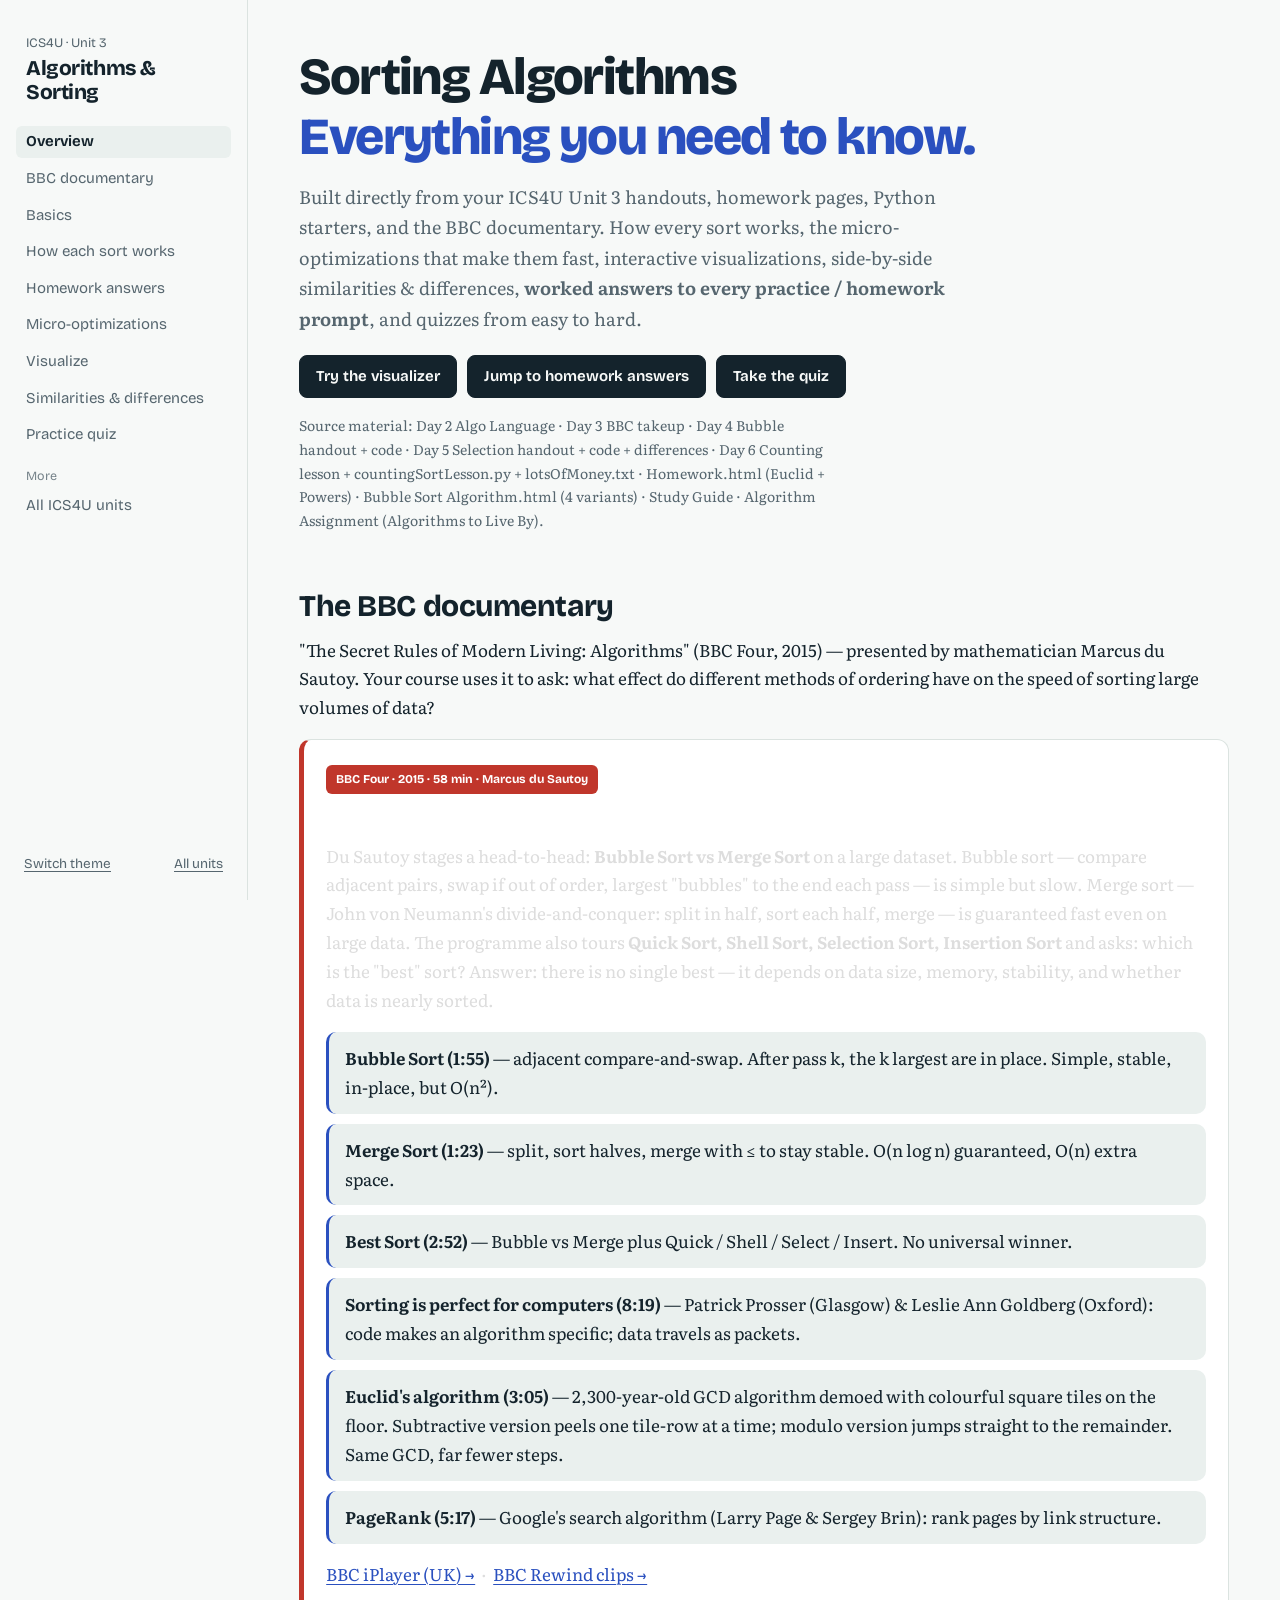
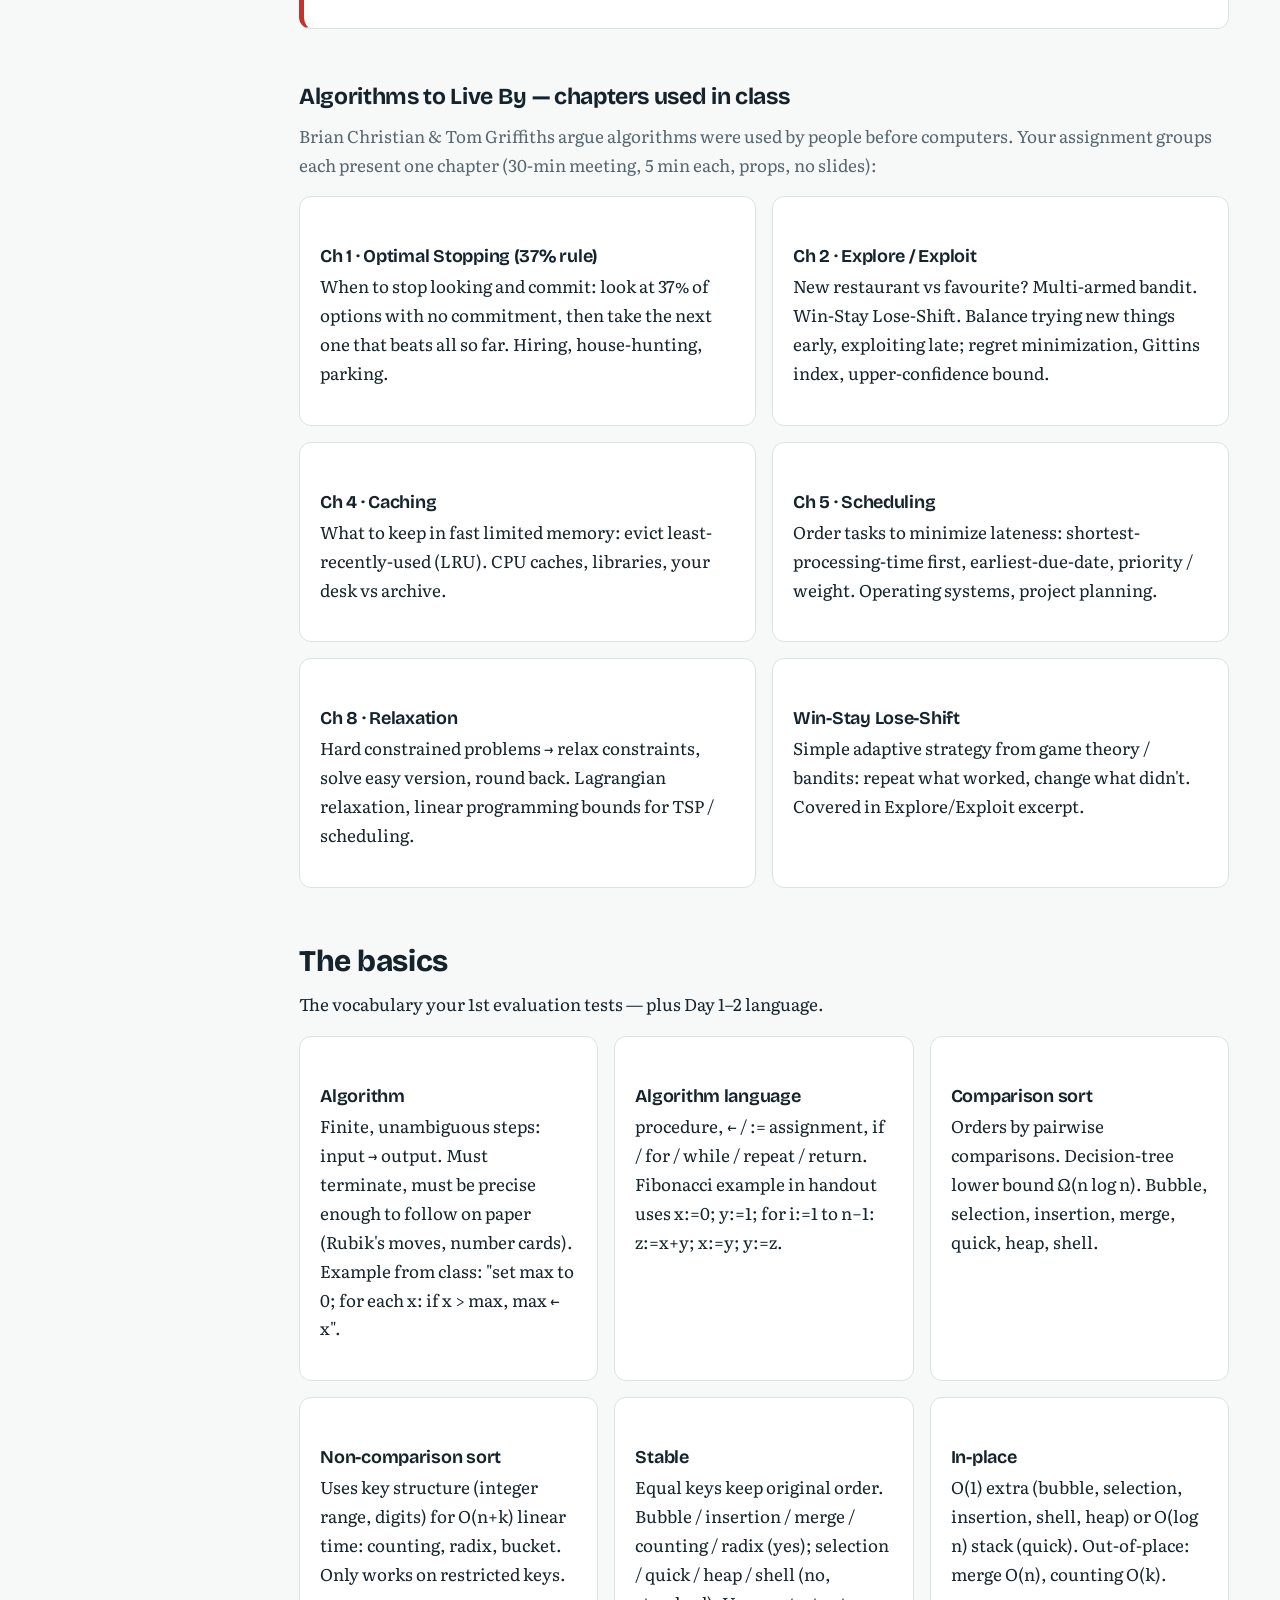
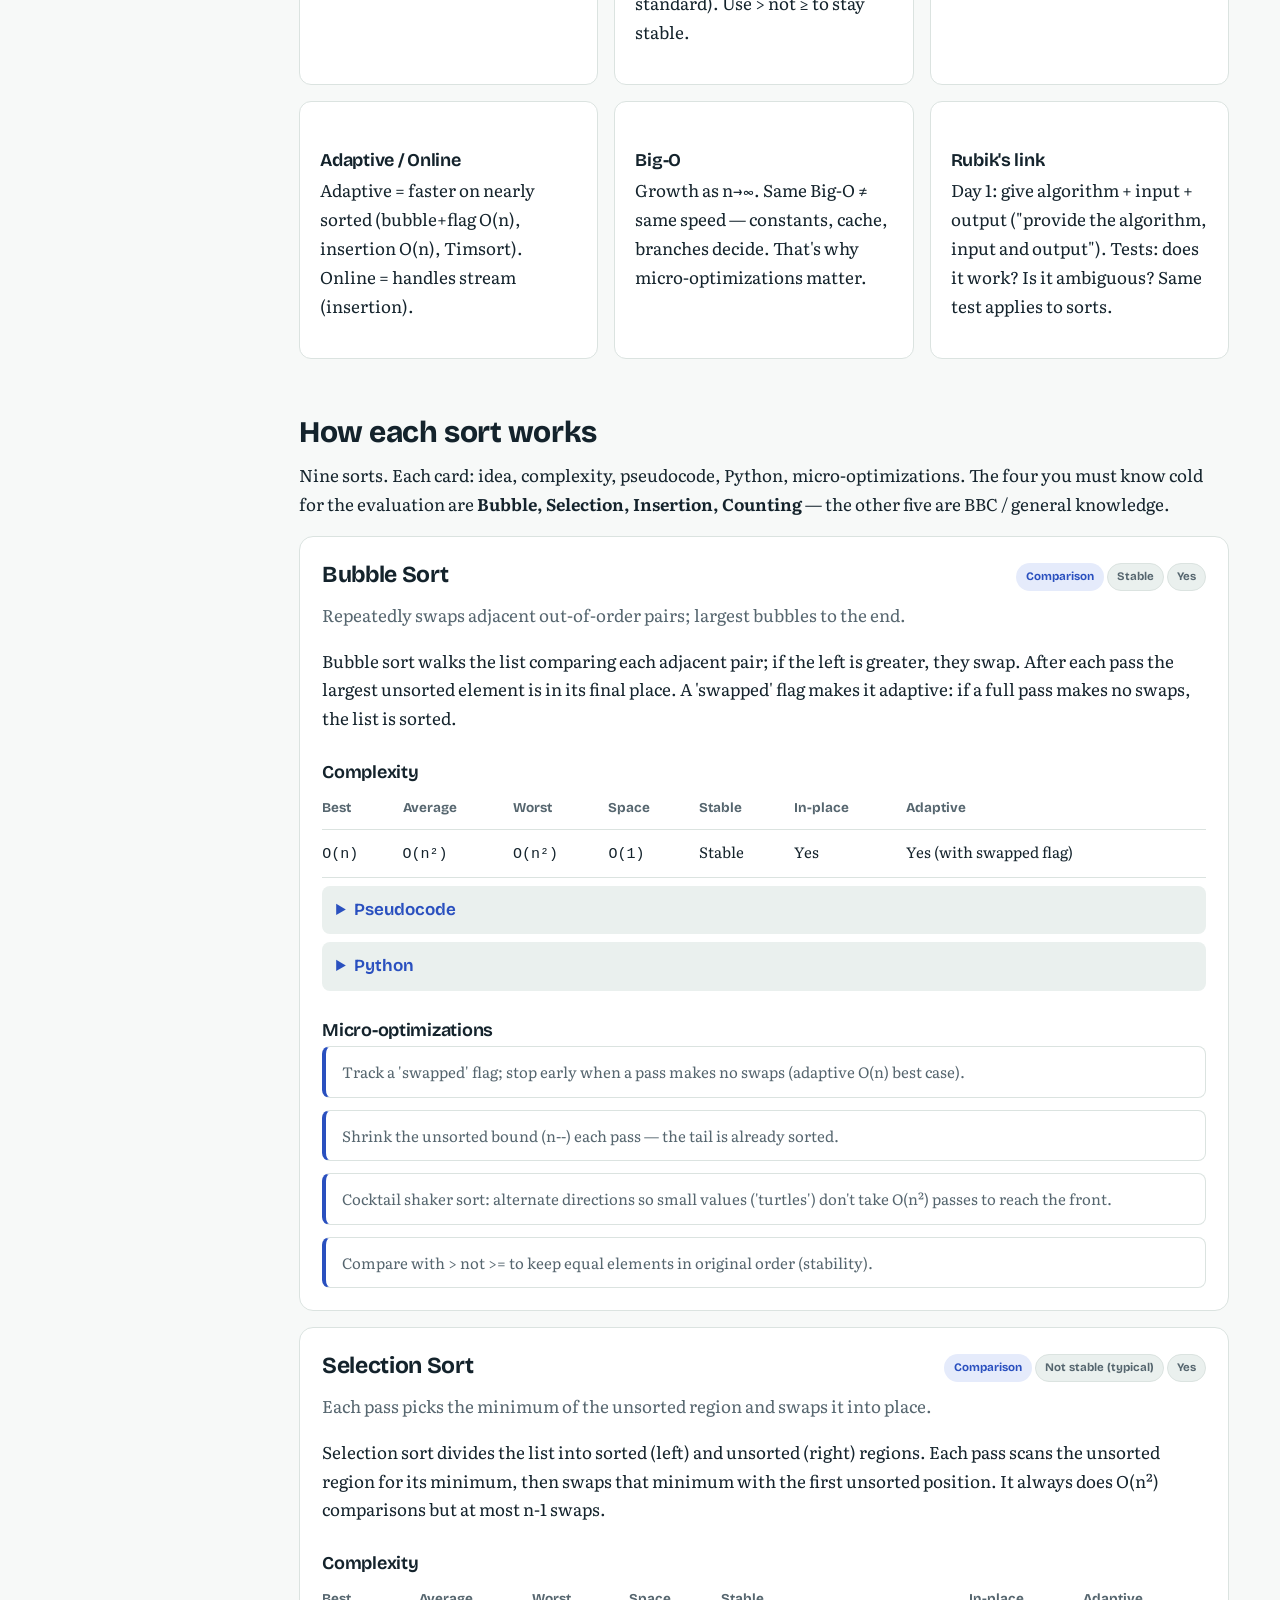
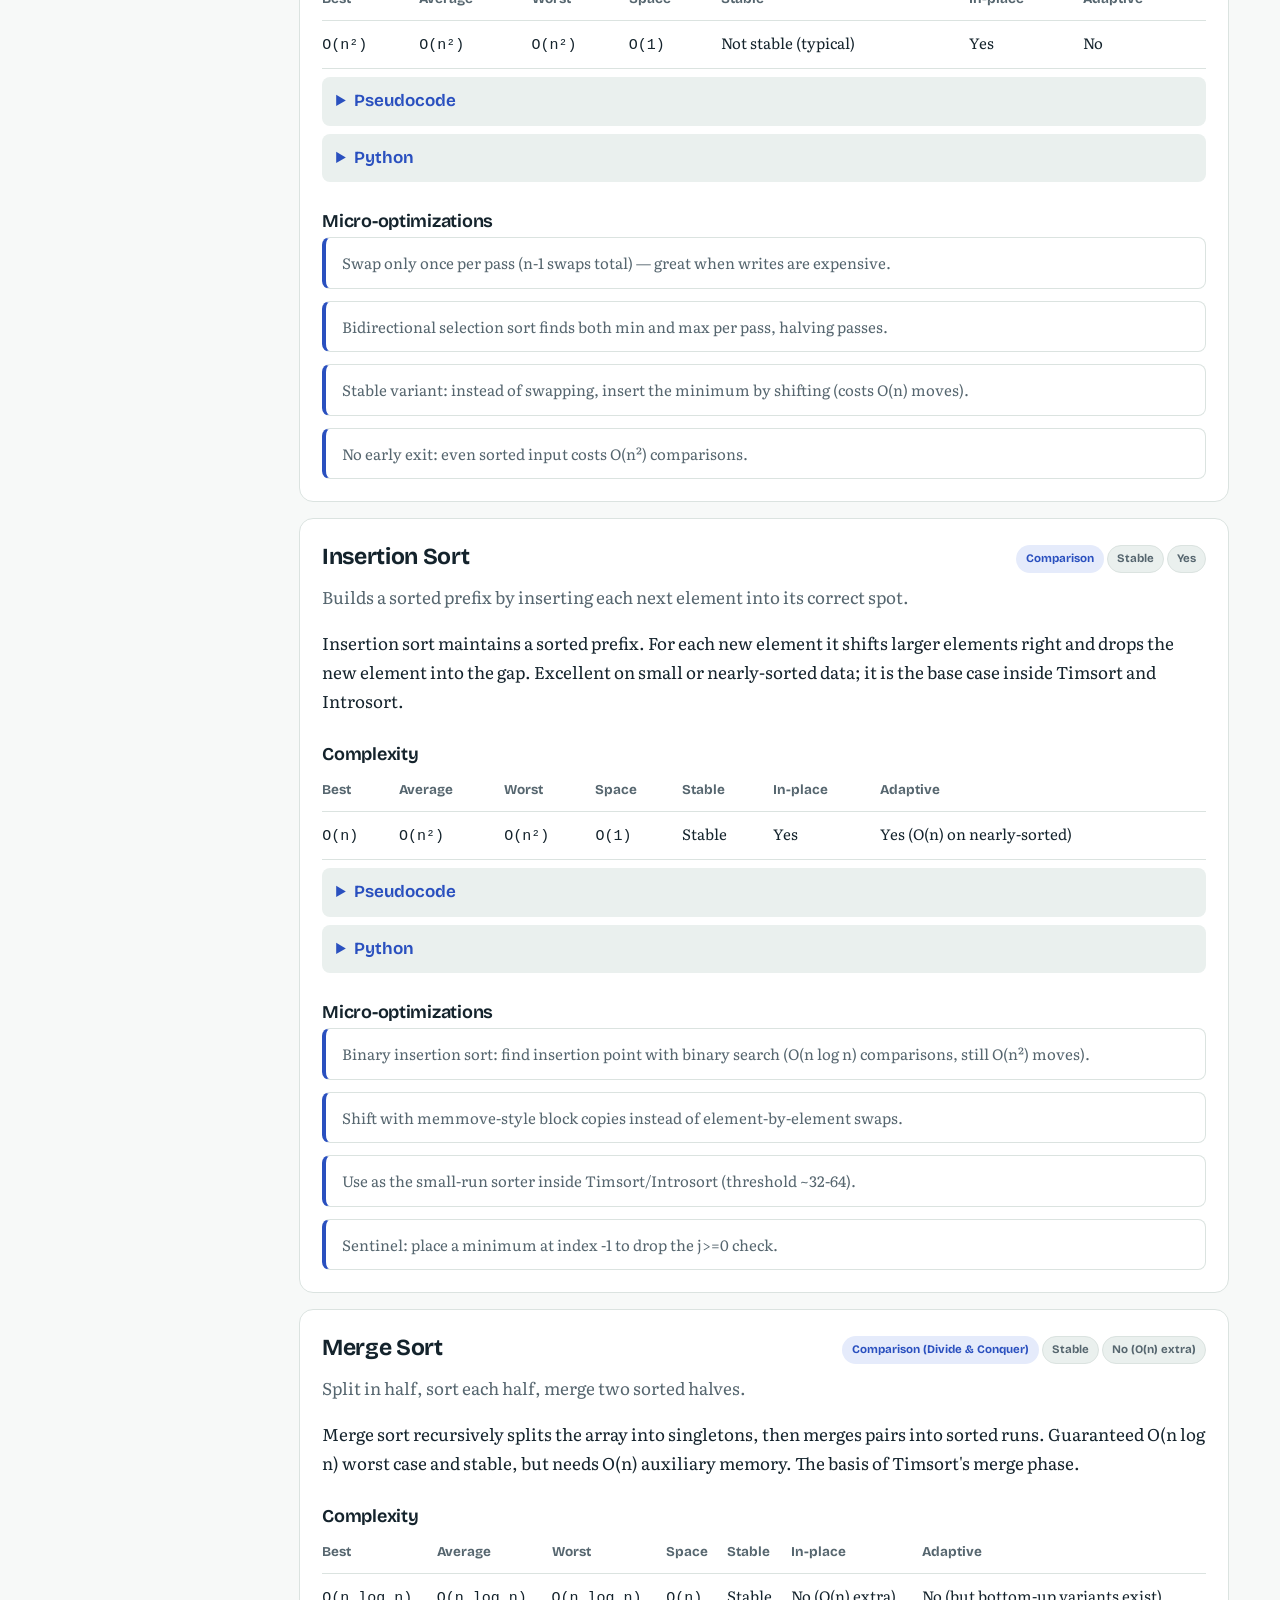
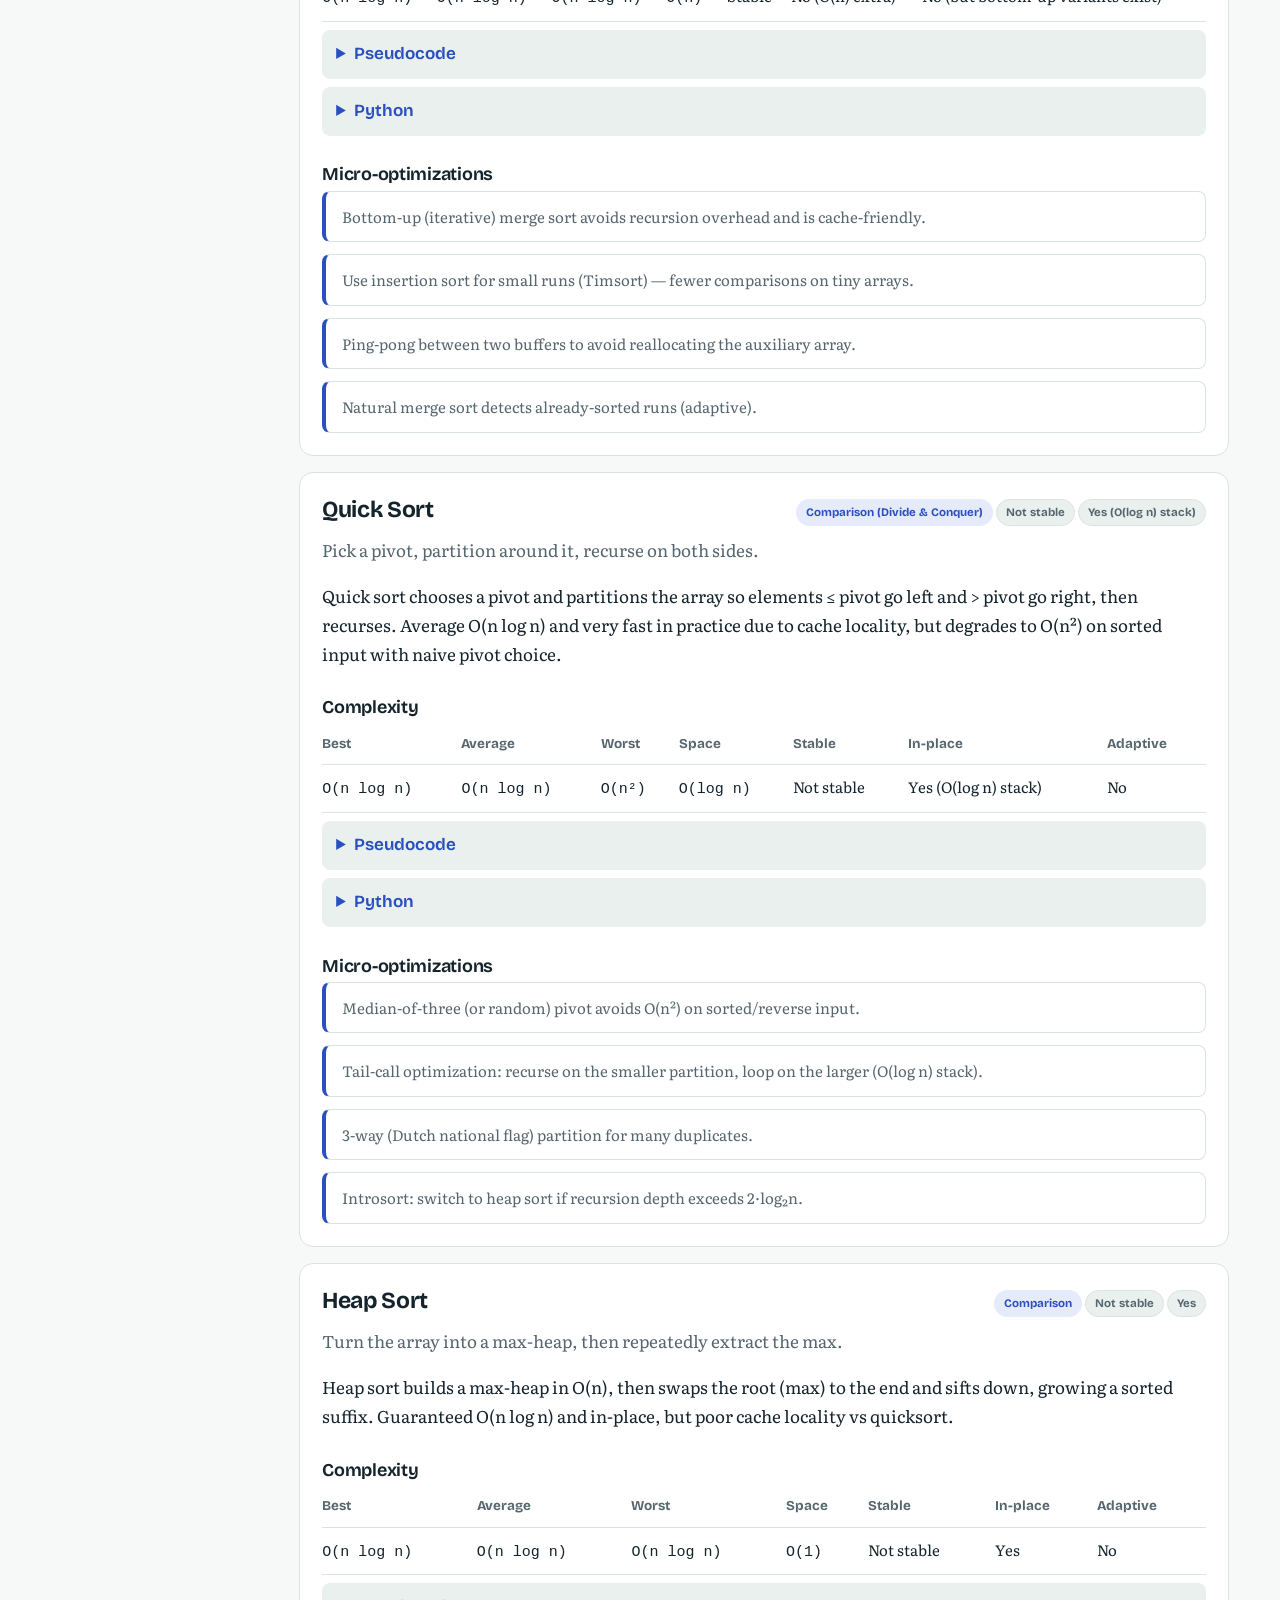
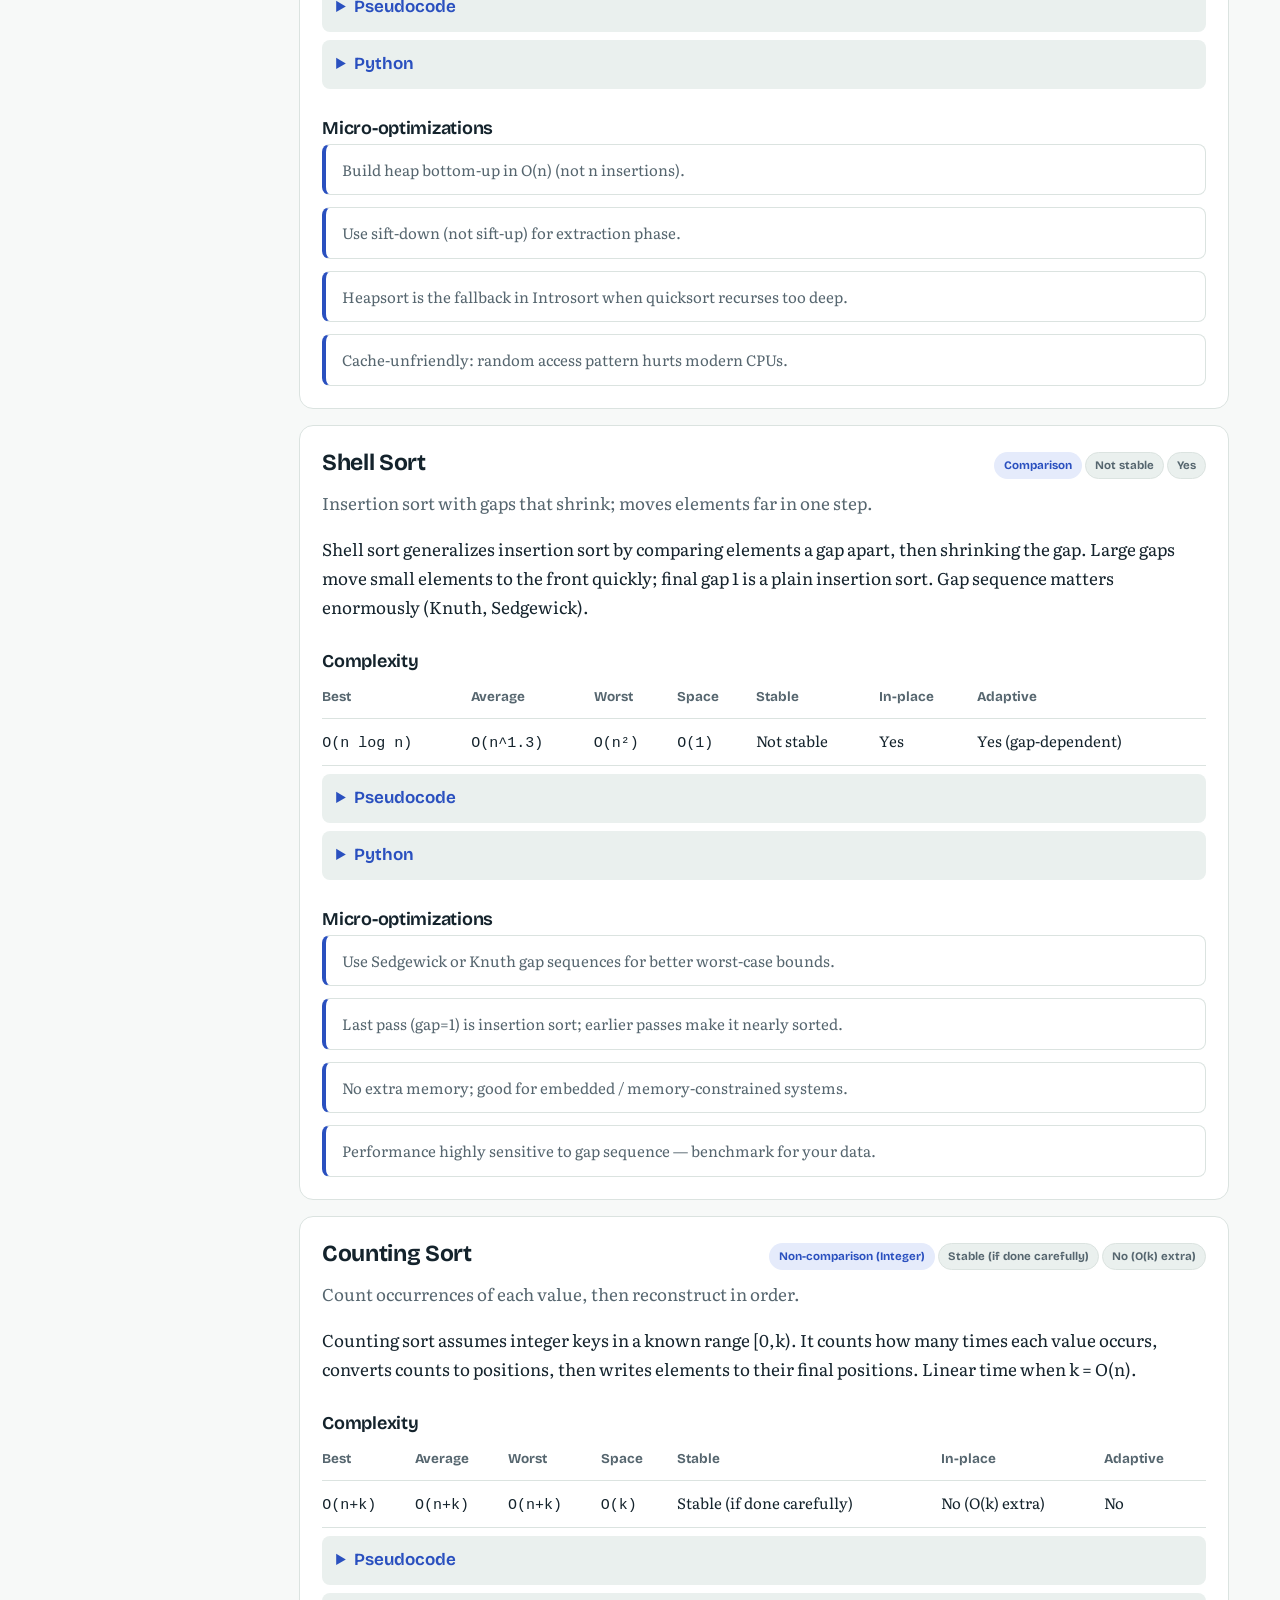
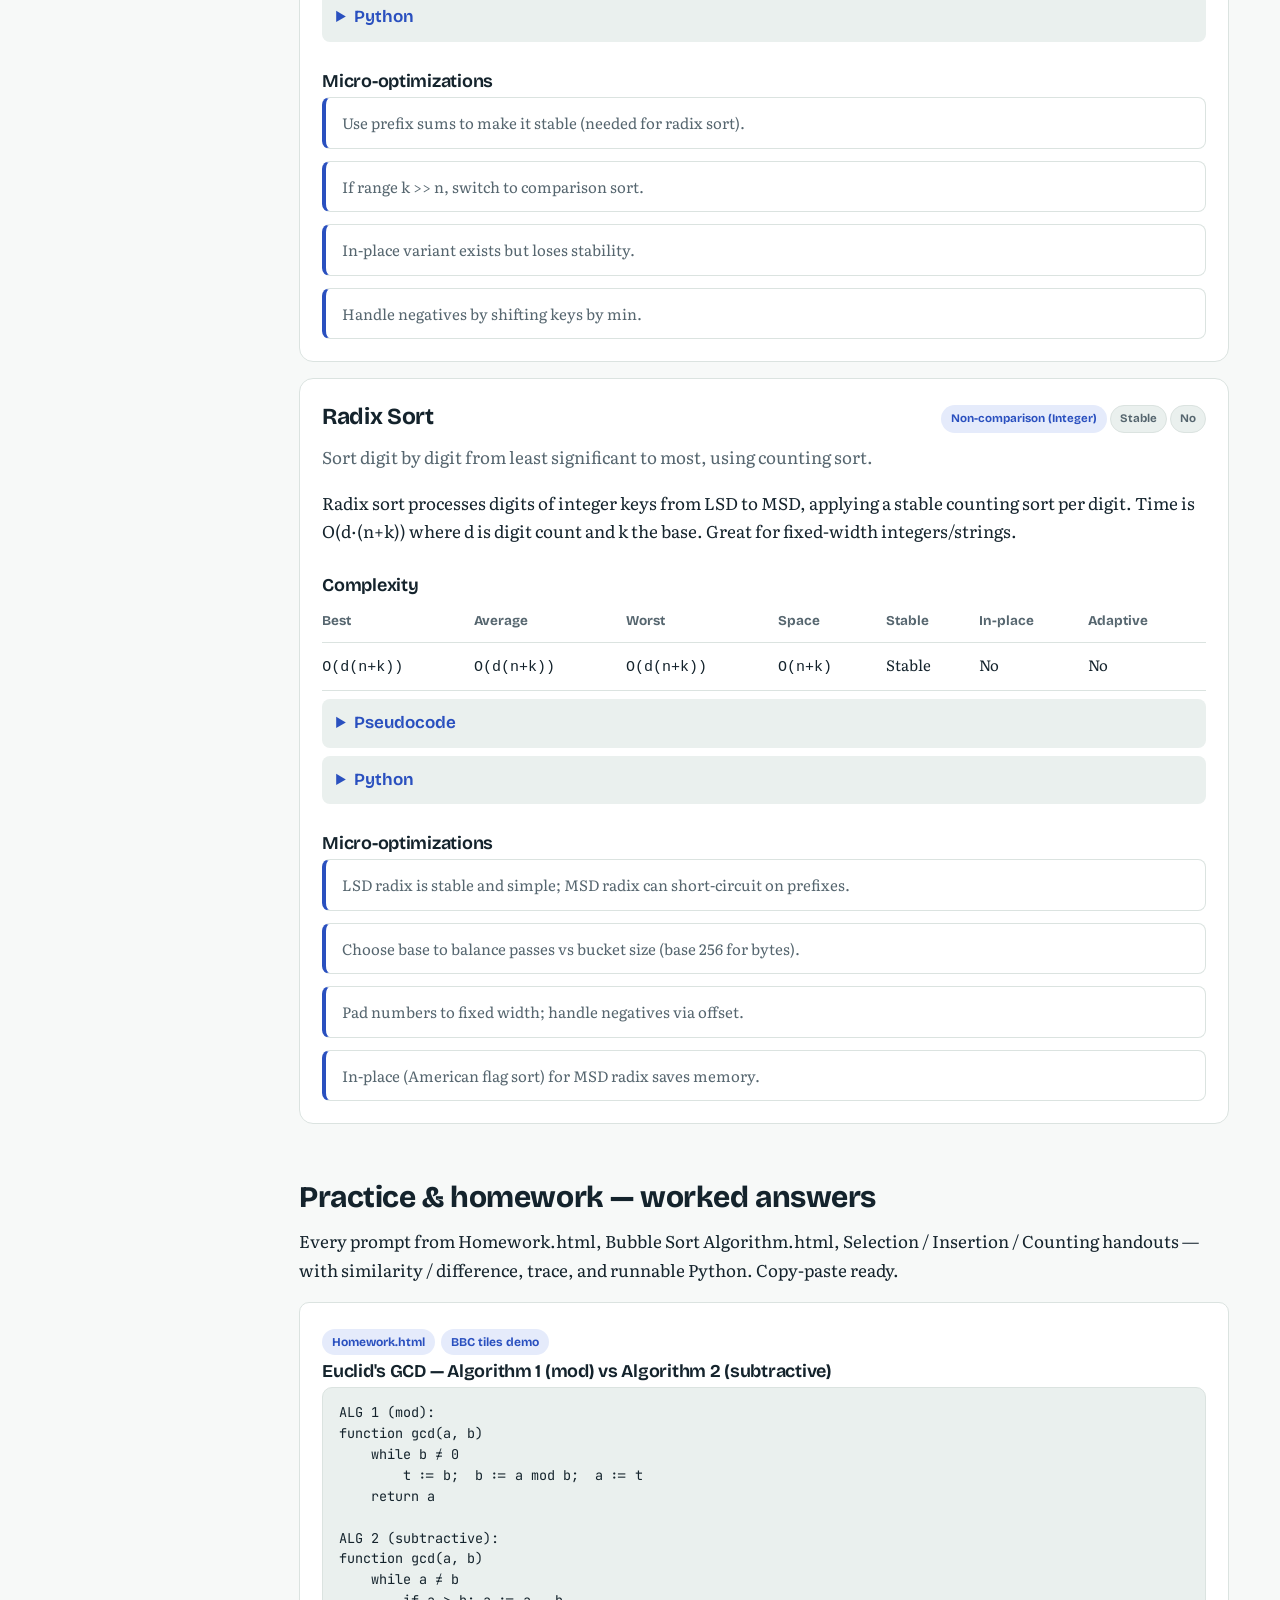
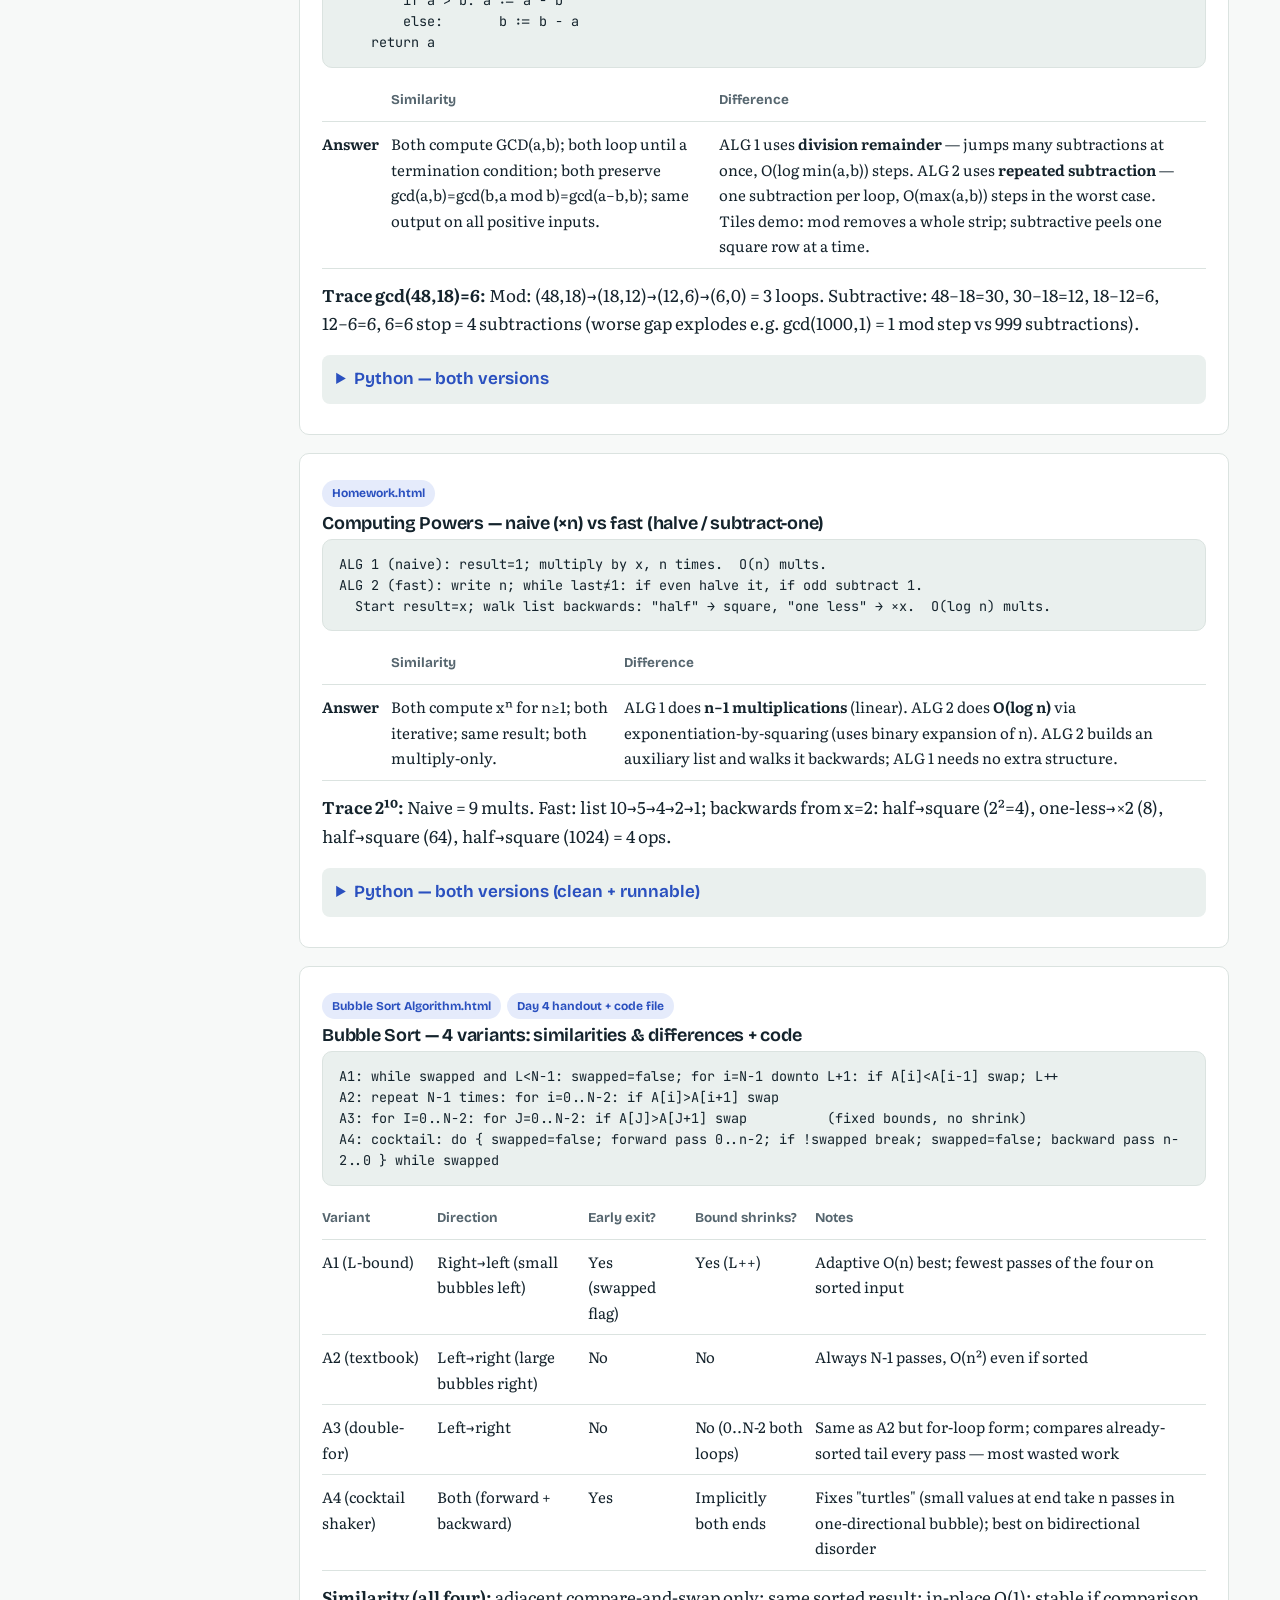
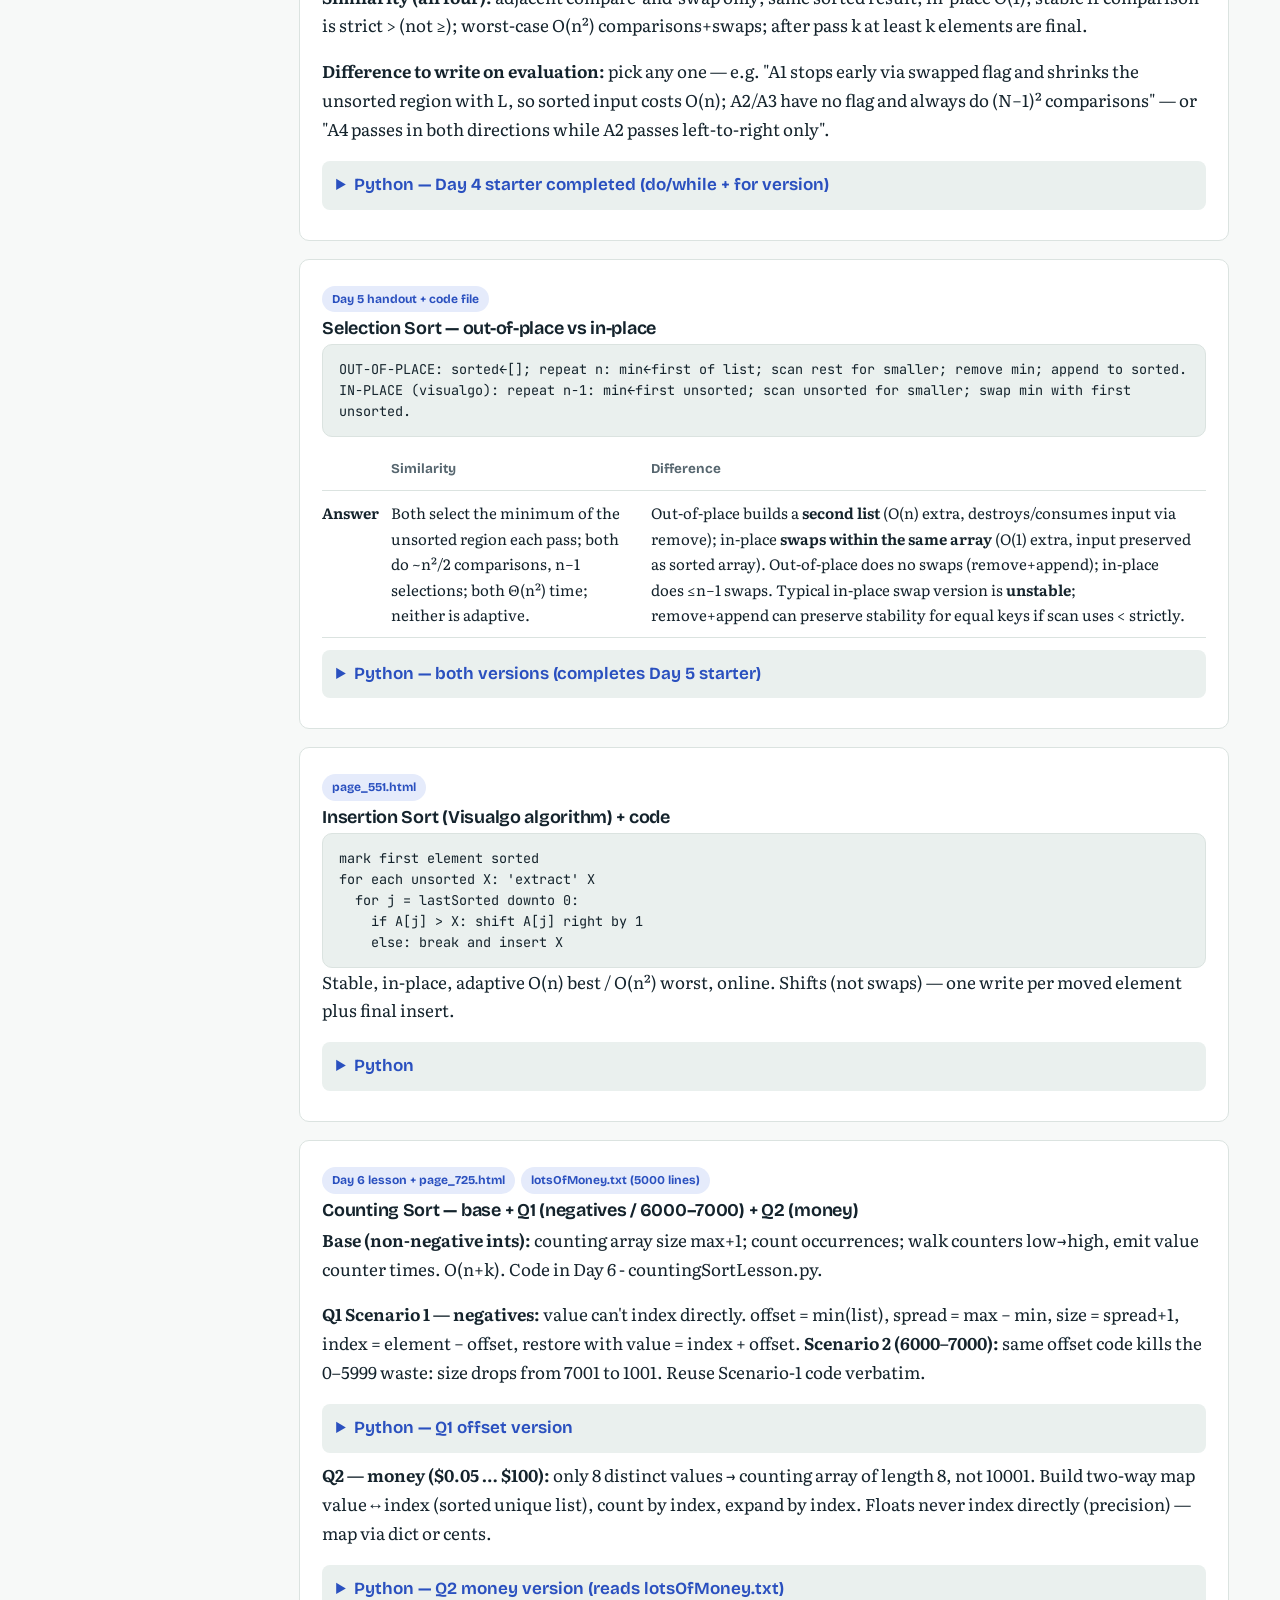
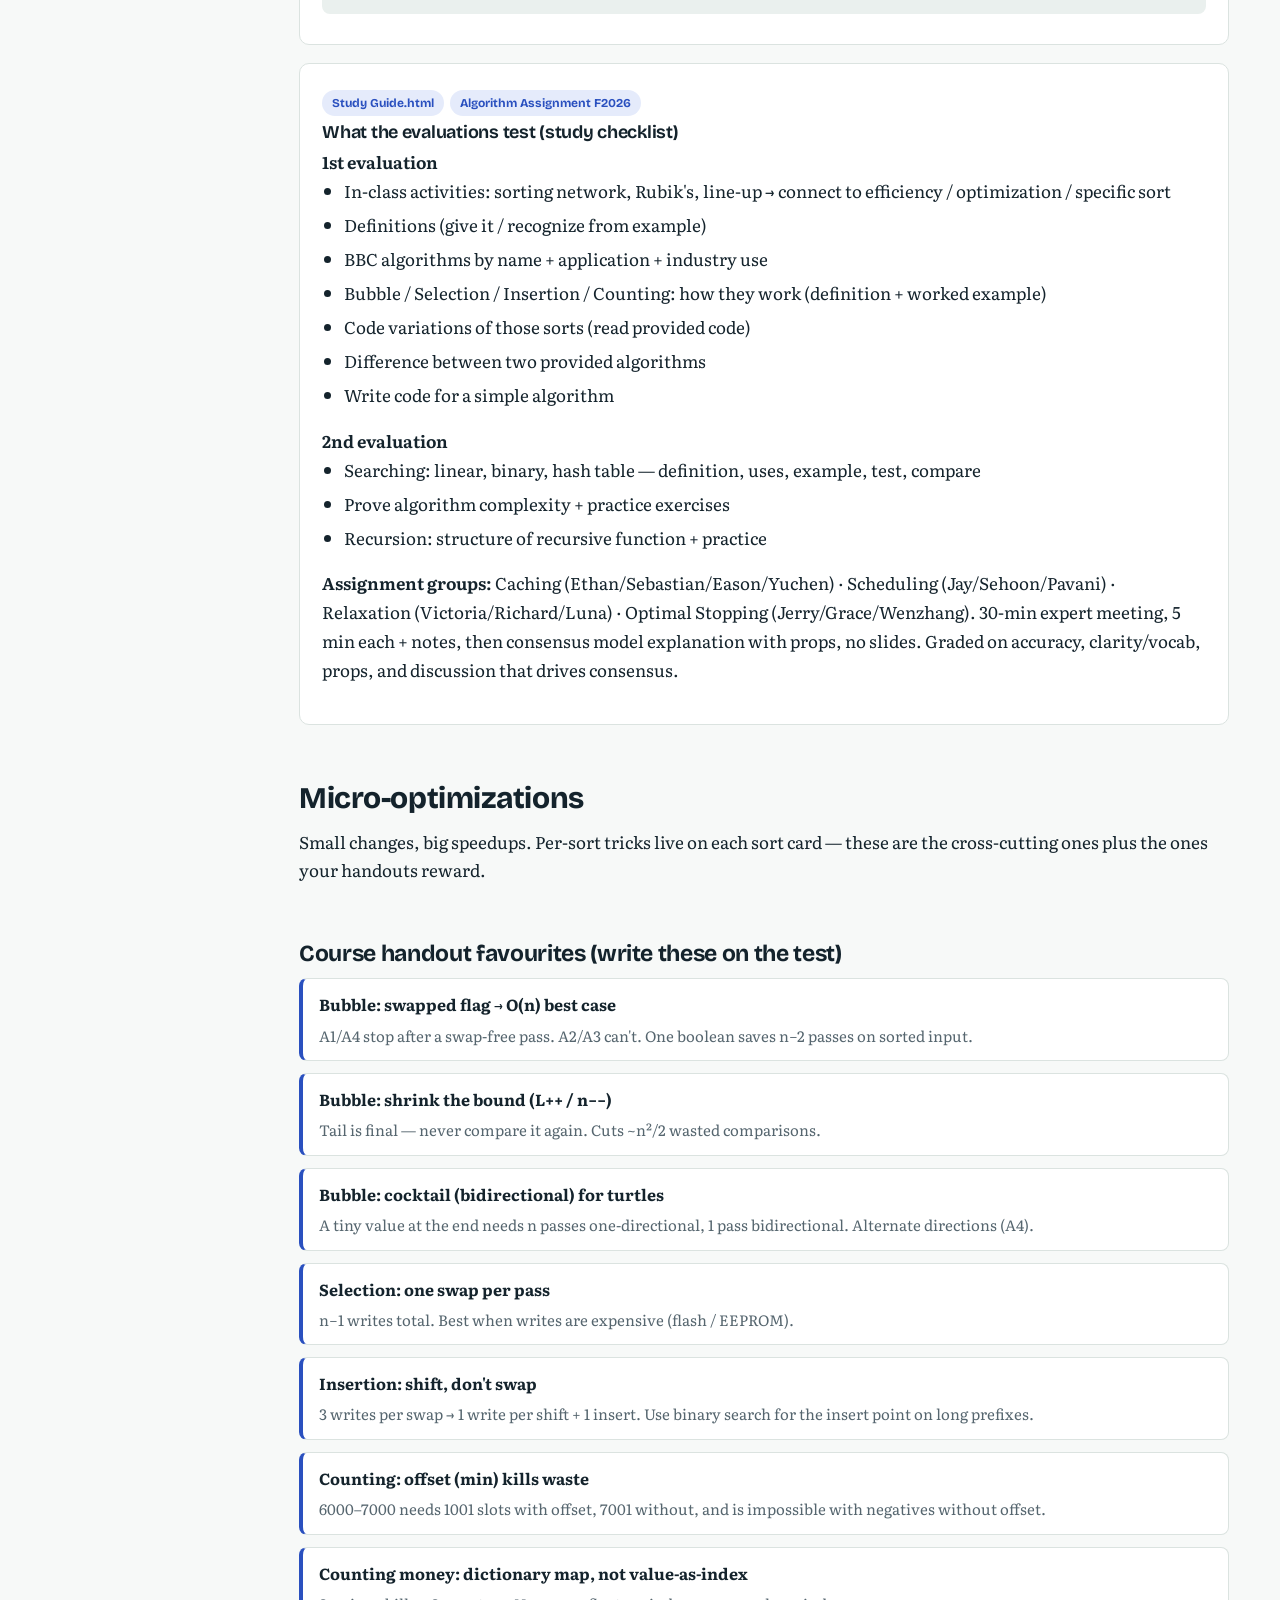
==== docs/algorithms/index.html @ 028f6984 "Restyle docs like SBI4U: hub + sidebar unit page, shared assets" ====
<!doctype html>
<html lang="en">
<head>
<meta charset="utf-8">
<meta name="viewport" content="width=device-width, initial-scale=1">
<title>Algorithms &amp; Sorting · ICS4U Unit 3</title>
<meta name="description" content="ICS4U Unit 3 study guide: BBC documentary, how each sort works, micro-optimizations, visualizer, similarities and differences, homework answers, 48 practice questions.">
<meta name="color-scheme" content="light dark">
<link rel="preconnect" href="https://fonts.googleapis.com">
<link rel="preconnect" href="https://fonts.gstatic.com" crossorigin>
<link href="https://fonts.googleapis.com/css2?family=Bricolage+Grotesque:opsz,wght@12..96,400;12..96,500;12..96,600;12..96,700;12..96,800&family=Literata:ital,opsz,wght@0,7..72,400;0,7..72,500;0,7..72,600;1,7..72,400&family=JetBrains+Mono:wght@400;500&display=swap" rel="stylesheet">
<link rel="stylesheet" href="../assets/style.css">
<link rel="icon" href="../favicon.svg" type="image/svg+xml">
<script>
try { var t = localStorage.getItem('ics4u-theme'); if (t) document.documentElement.setAttribute('data-theme', t); } catch (e) {}
</script>
<style>

/* ICS4U components mapped onto SBI4U tokens */
#view { --card: var(--surface); --card-2: var(--surface-2); --text: var(--ink); --muted: var(--ink-2); --border: var(--line); --accent-2: var(--accent); --warn: var(--glyco); --radius: var(--r); }
#view .container { max-width: 1040px; margin: 0 auto; padding: 0; }
.hero { margin-bottom: 8px; }
.hero h1 { font-size: clamp(34px, 5vw, 52px); }
.hero h1 .grad { color: var(--accent); }
.hero p { color: var(--ink-2); font-size: 18px; max-width: 68ch; }
.hero .cta { margin-top: 20px; display: flex; gap: 10px; flex-wrap: wrap; }
.answer-card { background: var(--surface); border: 1px solid var(--line); border-radius: var(--r); padding: 22px; margin-bottom: 18px; }
.answer-card h4 { margin-top: 0; color: var(--ink); }
.answer-card table { width: 100%; border-collapse: collapse; font-size: 15px; margin: 12px 0; }
.answer-card th, .answer-card td { padding: 9px 12px 9px 0; text-align: left; vertical-align: top; border-bottom: 1px solid var(--line); }
.answer-card thead th, .answer-card th { font-family: var(--display); color: var(--ink-2); font-size: 13.5px; }
.pill-tag { display: inline-block; font-size: 12px; font-weight: 700; padding: 3px 10px; border-radius: 999px; background: var(--accent-soft); color: var(--accent); margin: 0 6px 6px 0; font-family: var(--display); }
.trace, pre.code { font-family: "JetBrains Mono", ui-monospace, monospace; font-size: 13.5px; background: var(--surface-2); border: 1px solid var(--line); border-radius: var(--r); padding: 14px 16px; overflow: auto; white-space: pre-wrap; color: var(--ink); line-height: 1.55; }
.sort-card { background: var(--surface); border: 1px solid var(--line); border-radius: 14px; padding: 22px; }
.sort-card .head { display: flex; align-items: center; justify-content: space-between; gap: 12px; flex-wrap: wrap; margin-bottom: 10px; }
.sort-card .name { font-size: 24px; font-weight: 800; margin: 0; }
.badge { display: inline-block; font-size: 11.5px; font-weight: 700; padding: 3px 9px; border-radius: 999px; background: var(--surface-2); color: var(--ink-2); border: 1px solid var(--line); font-family: var(--display); }
.badge.cat { background: var(--accent-soft); color: var(--accent); border-color: transparent; }
table.complexity, table.cmp { width: 100%; border-collapse: collapse; font-size: 15px; }
table.complexity th, table.complexity td, table.cmp th, table.cmp td { padding: 9px 12px 9px 0; border-bottom: 1px solid var(--line); text-align: left; vertical-align: top; }
table.complexity th, table.cmp th { font-family: var(--display); color: var(--ink-2); font-size: 13.5px; }
.viz { background: var(--surface); border: 1px solid var(--line); border-radius: 14px; padding: 18px; }
.viz-controls { display: flex; flex-wrap: wrap; gap: 10px; align-items: center; margin-bottom: 14px; font-family: var(--display); }
.viz-controls label { color: var(--ink-2); font-size: 13.5px; }
.viz-controls select, .viz-controls input[type=number] { background: var(--surface-2); color: var(--ink); border: 1px solid var(--line); border-radius: 8px; padding: 6px 10px; font: inherit; font-size: 14px; }
.viz-controls input[type=range] { accent-color: var(--accent); }
.bars { display: flex; align-items: flex-end; gap: 2px; height: 260px; padding: 8px; background: var(--surface-2); border-radius: 10px; border: 1px solid var(--line); }
.bar { flex: 1; background: var(--accent); border-radius: 3px 3px 0 0; min-width: 2px; }
.bar.compare { background: var(--glyco); }
.bar.swap { background: var(--proton); }
.bar.sorted { background: var(--good); }
.bar.pivot { background: var(--krebs); }
.stats { display: flex; gap: 18px; flex-wrap: wrap; margin-top: 12px; font-size: 14px; color: var(--ink-2); font-family: var(--display); }
.stats b { color: var(--ink); }
.race { display: grid; grid-template-columns: 1fr 1fr; gap: 16px; }
@media (max-width: 720px) { .race { grid-template-columns: 1fr; } }
.quiz { background: var(--surface); border: 1px solid var(--line); border-radius: 14px; padding: 22px; margin-bottom: 16px; }
.quiz .q { font-family: var(--display); font-size: 18px; font-weight: 650; margin-bottom: 12px; line-height: 1.4; }
.quiz .opts { display: grid; gap: 8px; }
.quiz .opt { padding: 11px 14px; border: 1px solid var(--line); border-radius: 10px; cursor: pointer; background: var(--bg); font-size: 16px; }
.quiz .opt:hover { border-color: var(--ink-2); }
.quiz .opt.correct { border-color: var(--good); background: var(--good-soft); }
.quiz .opt.wrong { border-color: var(--bad); background: var(--bad-soft); }
.quiz .opt.disabled { pointer-events: none; }
.quiz .explain { margin-top: 12px; padding: 10px 14px; background: var(--surface-2); border-radius: 8px; color: var(--ink-2); font-size: 15px; display: none; }
.quiz .explain.show { display: block; }
.scoreboard { margin-bottom: 18px; }
.scoreboard .pill { display: inline-block; padding: 4px 14px; border-radius: 999px; background: var(--accent-soft); color: var(--accent); font-weight: 650; font-family: var(--display); font-size: 14px; }
.opt-list { display: grid; gap: 12px; }
.opt-item { background: var(--surface); border: 1px solid var(--line); border-left: 4px solid var(--accent); border-radius: 8px; padding: 12px 16px; }
.opt-item h5 { margin: 0 0 4px; font-size: 16px; }
.opt-item p { margin: 0; color: var(--ink-2); font-size: 15px; }
.bbc { background: var(--surface); border: 1px solid var(--line); border-left: 5px solid var(--proton); border-radius: 12px; padding: 22px; }
.bbc .tag { display: inline-block; background: var(--proton); color: #fff; font-size: 12px; font-weight: 700; padding: 4px 10px; border-radius: 6px; margin-bottom: 10px; font-family: var(--display); }
.clip { background: var(--surface-2); border-radius: 10px; padding: 12px 16px; margin-top: 10px; border-left: 3px solid var(--accent); }
.card-grid-compat .card, #view .card { background: var(--surface); border: 1px solid var(--line); border-radius: 12px; padding: 20px; }
#view .grid { display: grid; gap: 16px; }
#view .grid.cols-2 { grid-template-columns: repeat(auto-fit, minmax(300px, 1fr)); }
#view .grid.cols-3 { grid-template-columns: repeat(auto-fit, minmax(250px, 1fr)); }
#view details { background: var(--surface-2); border-radius: 8px; padding: 10px 14px; margin: 8px 0; }
#view details summary { cursor: pointer; font-weight: 650; font-family: var(--display); color: var(--accent); }

</style>
</head>
<body>
<a class="skip" href="#main">Skip to content</a>
<header class="topbar">
  <button class="menu-btn" id="menuBtn" aria-controls="sidebar" aria-expanded="false">Menu</button>
  <a class="topbar-title" href="#overview">Algorithms &amp; Sorting</a>
  <button class="theme-btn" data-theme-toggle aria-label="Switch colour theme">Theme</button>
</header>
<div class="shell">
  <nav class="sidebar" id="sidebar" aria-label="Study guide">
    <a class="brand" href="#overview">
      <span class="brand-course">ICS4U · Unit 3</span>
      <span class="brand-title">Algorithms &amp; Sorting</span>
    </a>
    <ul class="nav">
      <li><a href="#overview" data-route="overview">Overview</a></li>
      <li><a href="#bbc" data-route="bbc">BBC documentary</a></li>
      <li><a href="#basics" data-route="basics">Basics</a></li>
      <li><a href="#sorts" data-route="sorts">How each sort works</a></li>
      <li><a href="#answers" data-route="answers">Homework answers</a></li>
      <li><a href="#micro" data-route="micro">Micro-optimizations</a></li>
      <li><a href="#viz" data-route="viz">Visualize</a></li>
      <li><a href="#sim" data-route="sim">Similarities &amp; differences</a></li>
      <li><a href="#quiz" data-route="quiz">Practice quiz</a></li>
      <li class="nav-group"><span class="nav-label">More</span><ul>
        <li><a href="../">All ICS4U units</a></li>
      </ul></li>
    </ul>
    <div class="sidebar-foot">
      <button class="theme-btn wide" data-theme-toggle>Switch theme</button>
      <a class="back-hub" href="../">All units</a>
    </div>
  </nav>
  <div class="scrim" id="scrim" hidden></div>
  <main id="main" tabindex="-1">
    <div id="view">
<header class="hero">
  <div class="container">
    <h1>Sorting Algorithms<br><span class="grad">Everything you need to know.</span></h1>
    <p>Built directly from your ICS4U Unit 3 handouts, homework pages, Python starters, and the BBC documentary. How every sort works, the micro-optimizations that make them fast, interactive visualizations, side-by-side similarities &amp; differences, <strong>worked answers to every practice / homework prompt</strong>, and quizzes from easy to hard.</p>
    <div class="cta">
      <a class="btn primary" href="#viz">Try the visualizer</a>
      <a class="btn" href="#answers">Jump to homework answers</a>
      <a class="btn" href="#quiz">Take the quiz</a>
    </div>
    <p style="margin-top:16px;font-size:14px;color:var(--muted)">Source material: Day 2 Algo Language · Day 3 BBC takeup · Day 4 Bubble handout + code · Day 5 Selection handout + code + differences · Day 6 Counting lesson + countingSortLesson.py + lotsOfMoney.txt · Homework.html (Euclid + Powers) · Bubble Sort Algorithm.html (4 variants) · Study Guide · Algorithm Assignment (Algorithms to Live By).</p>
  </div>
</header>
<section id="bbc">
  <div class="container">
    <h2>The BBC documentary</h2>
    <p class="lead">"The Secret Rules of Modern Living: Algorithms" (BBC Four, 2015) — presented by mathematician Marcus du Sautoy. Your course uses it to ask: what effect do different methods of ordering have on the speed of sorting large volumes of data?</p>
    <div class="bbc">
      <span class="tag">BBC Four · 2015 · 58 min · Marcus du Sautoy</span>
      <h3 style="color:#fff;margin-top:0">Battle of the algorithms</h3>
      <p style="color:#ddd">Du Sautoy stages a head-to-head: <strong>Bubble Sort vs Merge Sort</strong> on a large dataset. Bubble sort — compare adjacent pairs, swap if out of order, largest "bubbles" to the end each pass — is simple but slow. Merge sort — John von Neumann's divide-and-conquer: split in half, sort each half, merge — is guaranteed fast even on large data. The programme also tours <strong>Quick Sort, Shell Sort, Selection Sort, Insertion Sort</strong> and asks: which is the "best" sort? Answer: there is no single best — it depends on data size, memory, stability, and whether data is nearly sorted.</p>
      <div class="clip"><strong>Bubble Sort (1:55)</strong> — adjacent compare-and-swap. After pass k, the k largest are in place. Simple, stable, in-place, but O(n²).</div>
      <div class="clip"><strong>Merge Sort (1:23)</strong> — split, sort halves, merge with ≤ to stay stable. O(n log n) guaranteed, O(n) extra space.</div>
      <div class="clip"><strong>Best Sort (2:52)</strong> — Bubble vs Merge plus Quick / Shell / Select / Insert. No universal winner.</div>
      <div class="clip"><strong>Sorting is perfect for computers (8:19)</strong> — Patrick Prosser (Glasgow) &amp; Leslie Ann Goldberg (Oxford): code makes an algorithm specific; data travels as packets.</div>
      <div class="clip"><strong>Euclid's algorithm (3:05)</strong> — 2,300-year-old GCD algorithm demoed with colourful square tiles on the floor. Subtractive version peels one tile-row at a time; modulo version jumps straight to the remainder. Same GCD, far fewer steps.</div>
      <div class="clip"><strong>PageRank (5:17)</strong> — Google's search algorithm (Larry Page &amp; Sergey Brin): rank pages by link structure.</div>
      <p style="margin-top:16px;color:#ddd"><a href="https://www.bbc.co.uk/programmes/p030s6b3" target="_blank" rel="noopener">BBC iPlayer (UK) →</a> &nbsp;·&nbsp; <a href="https://clp.bbcrewind.co.uk/65c5ea77ca86ebf2a1aec6f561370783" target="_blank" rel="noopener">BBC Rewind clips →</a></p>
    </div>
    <h3>Algorithms to Live By — chapters used in class</h3>
    <p style="color:var(--muted)">Brian Christian &amp; Tom Griffiths argue algorithms were used by people before computers. Your assignment groups each present one chapter (30-min meeting, 5 min each, props, no slides):</p>
    <div class="grid cols-2">
      <div class="card"><h4>Ch 1 · Optimal Stopping (37% rule)</h4><p>When to stop looking and commit: look at 37% of options with no commitment, then take the next one that beats all so far. Hiring, house-hunting, parking.</p></div>
      <div class="card"><h4>Ch 2 · Explore / Exploit</h4><p>New restaurant vs favourite? Multi-armed bandit. Win-Stay Lose-Shift. Balance trying new things early, exploiting late; regret minimization, Gittins index, upper-confidence bound.</p></div>
      <div class="card"><h4>Ch 4 · Caching</h4><p>What to keep in fast limited memory: evict least-recently-used (LRU). CPU caches, libraries, your desk vs archive.</p></div>
      <div class="card"><h4>Ch 5 · Scheduling</h4><p>Order tasks to minimize lateness: shortest-processing-time first, earliest-due-date, priority / weight. Operating systems, project planning.</p></div>
      <div class="card"><h4>Ch 8 · Relaxation</h4><p>Hard constrained problems → relax constraints, solve easy version, round back. Lagrangian relaxation, linear programming bounds for TSP / scheduling.</p></div>
      <div class="card"><h4>Win-Stay Lose-Shift</h4><p>Simple adaptive strategy from game theory / bandits: repeat what worked, change what didn't. Covered in Explore/Exploit excerpt.</p></div>
    </div>
  </div>
</section>
<section id="basics">
  <div class="container">
    <h2>The basics</h2>
    <p class="lead">The vocabulary your 1st evaluation tests — plus Day 1–2 language.</p>
    <div class="grid cols-3">
      <div class="card"><h4>Algorithm</h4><p>Finite, unambiguous steps: input → output. Must terminate, must be precise enough to follow on paper (Rubik's moves, number cards). Example from class: "set max to 0; for each x: if x &gt; max, max ← x".</p></div>
      <div class="card"><h4>Algorithm language</h4><p><span class="kbd">procedure</span>, <span class="kbd">← / :=</span> assignment, <span class="kbd">if / for / while / repeat / return</span>. Fibonacci example in handout uses <span class="kbd">x:=0; y:=1; for i:=1 to n−1: z:=x+y; x:=y; y:=z</span>.</p></div>
      <div class="card"><h4>Comparison sort</h4><p>Orders by pairwise comparisons. Decision-tree lower bound Ω(n log n). Bubble, selection, insertion, merge, quick, heap, shell.</p></div>
      <div class="card"><h4>Non-comparison sort</h4><p>Uses key structure (integer range, digits) for O(n+k) linear time: counting, radix, bucket. Only works on restricted keys.</p></div>
      <div class="card"><h4>Stable</h4><p>Equal keys keep original order. Bubble / insertion / merge / counting / radix (yes); selection / quick / heap / shell (no, standard). Use &gt; not ≥ to stay stable.</p></div>
      <div class="card"><h4>In-place</h4><p>O(1) extra (bubble, selection, insertion, shell, heap) or O(log n) stack (quick). Out-of-place: merge O(n), counting O(k).</p></div>
      <div class="card"><h4>Adaptive / Online</h4><p>Adaptive = faster on nearly sorted (bubble+flag O(n), insertion O(n), Timsort). Online = handles stream (insertion).</p></div>
      <div class="card"><h4>Big-O</h4><p>Growth as n→∞. Same Big-O ≠ same speed — constants, cache, branches decide. That's why micro-optimizations matter.</p></div>
      <div class="card"><h4>Rubik's link</h4><p>Day 1: give algorithm + input + output ("provide the algorithm, input and output"). Tests: does it work? Is it ambiguous? Same test applies to sorts.</p></div>
    </div>
  </div>
</section>
<section id="sorts">
  <div class="container">
    <h2>How each sort works</h2>
    <p class="lead">Nine sorts. Each card: idea, complexity, pseudocode, Python, micro-optimizations. The four you must know cold for the evaluation are <strong>Bubble, Selection, Insertion, Counting</strong> — the other five are BBC / general knowledge.</p>
    <div id="sorts-container" class="grid" style="grid-template-columns:1fr"></div>
  </div>
</section>
<section id="answers">
  <div class="container">
    <h2>Practice &amp; homework — worked answers</h2>
    <p class="lead">Every prompt from Homework.html, Bubble Sort Algorithm.html, Selection / Insertion / Counting handouts — with similarity / difference, trace, and runnable Python. Copy-paste ready.</p>

    <div class="answer-card" id="ans-euclid">
      <span class="pill-tag">Homework.html</span><span class="pill-tag">BBC tiles demo</span>
      <h4>Euclid's GCD — Algorithm 1 (mod) vs Algorithm 2 (subtractive)</h4>
      <div class="trace">ALG 1 (mod):
function gcd(a, b)
    while b ≠ 0
        t := b;  b := a mod b;  a := t
    return a

ALG 2 (subtractive):
function gcd(a, b)
    while a ≠ b
        if a &gt; b: a := a − b
        else:       b := b − a
    return a</div>
      <table><tr><th></th><th>Similarity</th><th>Difference</th></tr>
      <tr><td><strong>Answer</strong></td><td>Both compute GCD(a,b); both loop until a termination condition; both preserve gcd(a,b)=gcd(b,a mod b)=gcd(a−b,b); same output on all positive inputs.</td><td>ALG 1 uses <strong>division remainder</strong> — jumps many subtractions at once, O(log min(a,b)) steps. ALG 2 uses <strong>repeated subtraction</strong> — one subtraction per loop, O(max(a,b)) steps in the worst case. Tiles demo: mod removes a whole strip; subtractive peels one square row at a time.</td></tr></table>
      <p><strong>Trace gcd(48,18)=6:</strong> Mod: (48,18)→(18,12)→(12,6)→(6,0) = 3 loops. Subtractive: 48−18=30, 30−18=12, 18−12=6, 12−6=6, 6=6 stop = 4 subtractions (worse gap explodes e.g. gcd(1000,1) = 1 mod step vs 999 subtractions).</p>
      <details><summary>Python — both versions</summary><pre class="trace">def gcd_mod(a, b):
    while b != 0:
        t = b
        b = a % b
        a = t
    return a

def gcd_sub(a, b):
    while a != b:
        if a &gt; b:
            a = a - b
        else:
            b = b - a
    return a

print(gcd_mod(48, 18), gcd_sub(48, 18))  # 6 6</pre></details>
    </div>

    <div class="answer-card" id="ans-powers">
      <span class="pill-tag">Homework.html</span>
      <h4>Computing Powers — naive (×n) vs fast (halve / subtract-one)</h4>
      <div class="trace">ALG 1 (naive): result=1; multiply by x, n times.  O(n) mults.
ALG 2 (fast): write n; while last≠1: if even halve it, if odd subtract 1.
  Start result=x; walk list backwards: "half" → square, "one less" → ×x.  O(log n) mults.</div>
      <table><tr><th></th><th>Similarity</th><th>Difference</th></tr>
      <tr><td><strong>Answer</strong></td><td>Both compute xⁿ for n≥1; both iterative; same result; both multiply-only.</td><td>ALG 1 does <strong>n−1 multiplications</strong> (linear). ALG 2 does <strong>O(log n)</strong> via exponentiation-by-squaring (uses binary expansion of n). ALG 2 builds an auxiliary list and walks it backwards; ALG 1 needs no extra structure.</td></tr></table>
      <p><strong>Trace 2¹⁰:</strong> Naive = 9 mults. Fast: list 10→5→4→2→1; backwards from x=2: half→square (2²=4), one-less→×2 (8), half→square (64), half→square (1024) = 4 ops.</p>
      <details><summary>Python — both versions (clean + runnable)</summary><pre class="trace">def power_naive(x, n):
    r = 1
    for _ in range(n):
        r *= x
    return r

def power_fast(x, n):
    # exponentiation by squaring — O(log n)
    # mirrors handout: halve when even, subtract-one (×x) when odd
    r, base, exp = 1, x, n
    while exp &gt; 0:
        if exp % 2 == 1:
            r *= base
        base *= base
        exp //= 2
    return r

# handout trace helper: show the halve/subtract-one list for n
def power_list(n):
    seq = [n]
    while seq[-1] != 1:
        seq.append(seq[-1] // 2 if seq[-1] % 2 == 0 else seq[-1] - 1)
    return seq

print(power_naive(2, 10), power_fast(2, 10))  # 1024 1024
print(power_list(10))  # [10, 5, 4, 2, 1] — walk back: square, ×x, square, square</pre></details>
    </div>

    <div class="answer-card" id="ans-bubble4">
      <span class="pill-tag">Bubble Sort Algorithm.html</span><span class="pill-tag">Day 4 handout + code file</span>
      <h4>Bubble Sort — 4 variants: similarities &amp; differences + code</h4>
      <div class="trace">A1: while swapped and L&lt;N-1: swapped=false; for i=N-1 downto L+1: if A[i]&lt;A[i-1] swap; L++
A2: repeat N-1 times: for i=0..N-2: if A[i]&gt;A[i+1] swap
A3: for I=0..N-2: for J=0..N-2: if A[J]&gt;A[J+1] swap          (fixed bounds, no shrink)
A4: cocktail: do { swapped=false; forward pass 0..n-2; if !swapped break; swapped=false; backward pass n-2..0 } while swapped</div>
      <table><tr><th>Variant</th><th>Direction</th><th>Early exit?</th><th>Bound shrinks?</th><th>Notes</th></tr>
      <tr><td>A1 (L-bound)</td><td>Right→left (small bubbles left)</td><td>Yes (swapped flag)</td><td>Yes (L++)</td><td>Adaptive O(n) best; fewest passes of the four on sorted input</td></tr>
      <tr><td>A2 (textbook)</td><td>Left→right (large bubbles right)</td><td>No</td><td>No</td><td>Always N-1 passes, O(n²) even if sorted</td></tr>
      <tr><td>A3 (double-for)</td><td>Left→right</td><td>No</td><td>No (0..N-2 both loops)</td><td>Same as A2 but for-loop form; compares already-sorted tail every pass — most wasted work</td></tr>
      <tr><td>A4 (cocktail shaker)</td><td>Both (forward + backward)</td><td>Yes</td><td>Implicitly both ends</td><td>Fixes "turtles" (small values at end take n passes in one-directional bubble); best on bidirectional disorder</td></tr></table>
      <p><strong>Similarity (all four):</strong> adjacent compare-and-swap only; same sorted result; in-place O(1); stable if comparison is strict <span class="kbd">&gt;</span> (not ≥); worst-case O(n²) comparisons+swaps; after pass k at least k elements are final.</p>
      <p><strong>Difference to write on evaluation:</strong> pick any one — e.g. "A1 stops early via <span class="kbd">swapped</span> flag and shrinks the unsorted region with L, so sorted input costs O(n); A2/A3 have no flag and always do (N−1)² comparisons" — or "A4 passes in both directions while A2 passes left-to-right only".</p>
      <details><summary>Python — Day 4 starter completed (do/while + for version)</summary><pre class="trace"># Day 4 starter pseudocode completed:
# do { swapped=false; for i=1..last_unsorted: if left>right swap, swapped=true } while swapped

def bubble_sort(a_list):
    n = len(a_list)
    while True:                       # do
        swapped = False
        for i in range(1, n):         # i = 1 .. index_of_last_unsorted
            if a_list[i-1] > a_list[i]:
                a_list[i-1], a_list[i] = a_list[i], a_list[i-1]
                swapped = True
        n -= 1                        # tail is sorted
        if not swapped:               # while swapped
            break
    return a_list

def other_bubble_sort(a_list):
    # A2/A3 textbook: fixed N-1 passes, no flag
    n = len(a_list)
    for _ in range(n - 1):
        for i in range(n - 1):
            if a_list[i] &gt; a_list[i+1]:
                a_list[i], a_list[i+1] = a_list[i+1], a_list[i]
    return a_list

def cocktail_sort(a_list):
    # A4
    n = len(a_list)
    swapped = True
    while swapped:
        swapped = False
        for i in range(n - 1):
            if a_list[i] &gt; a_list[i+1]:
                a_list[i], a_list[i+1] = a_list[i+1], a_list[i]
                swapped = True
        if not swapped:
            break
        swapped = False
        for i in range(n - 2, -1, -1):
            if a_list[i] &gt; a_list[i+1]:
                a_list[i], a_list[i+1] = a_list[i+1], a_list[i]
                swapped = True
    return a_list

a = [5, 4, 6, 2, 4, 6, 7, 8, 1]
print(bubble_sort(a[:]))          # [1, 2, 4, 4, 5, 6, 6, 7, 8]
print(other_bubble_sort(a[:]))    # same
print(cocktail_sort(a[:]))        # same</pre></details>
    </div>

    <div class="answer-card" id="ans-selection">
      <span class="pill-tag">Day 5 handout + code file</span>
      <h4>Selection Sort — out-of-place vs in-place</h4>
      <div class="trace">OUT-OF-PLACE: sorted←[]; repeat n: min←first of list; scan rest for smaller; remove min; append to sorted.
IN-PLACE (visualgo): repeat n-1: min←first unsorted; scan unsorted for smaller; swap min with first unsorted.</div>
      <table><tr><th></th><th>Similarity</th><th>Difference</th></tr>
      <tr><td><strong>Answer</strong></td><td>Both select the minimum of the unsorted region each pass; both do ~n²/2 comparisons, n−1 selections; both Θ(n²) time; neither is adaptive.</td><td>Out-of-place builds a <strong>second list</strong> (O(n) extra, destroys/consumes input via remove); in-place <strong>swaps within the same array</strong> (O(1) extra, input preserved as sorted array). Out-of-place does no swaps (remove+append); in-place does ≤n−1 swaps. Typical in-place swap version is <strong>unstable</strong>; remove+append can preserve stability for equal keys if scan uses &lt; strictly.</td></tr></table>
      <details><summary>Python — both versions (completes Day 5 starter)</summary><pre class="trace">def selection_sort_out_of_place(a_list):
    work = a_list[:]          # don't destroy caller until done
    sorted_list = []
    while work:
        m = 0
        for i in range(1, len(work)):
            if work[i] &lt; work[m]:
                m = i
        sorted_list.append(work.pop(m))
    a_list.clear()
    a_list.extend(sorted_list)
    return a_list

def selection_sort(a_list):   # in-place (visualgo)
    n = len(a_list)
    for i in range(n - 1):
        m = i
        for j in range(i + 1, n):
            if a_list[j] &lt; a_list[m]:
                m = j
        a_list[i], a_list[m] = a_list[m], a_list[i]
    return a_list

numbers = [8, 8, 18, 13, 36, 0, 2, -2, -5]
print(selection_sort_out_of_place(numbers[:]))  # [-5, -2, 0, 2, 8, 8, 13, 18, 36]
print(selection_sort(numbers[:]))               # same</pre></details>
    </div>

    <div class="answer-card" id="ans-insertion">
      <span class="pill-tag">page_551.html</span>
      <h4>Insertion Sort (Visualgo algorithm) + code</h4>
      <div class="trace">mark first element sorted
for each unsorted X: 'extract' X
  for j = lastSorted downto 0:
    if A[j] &gt; X: shift A[j] right by 1
    else: break and insert X</div>
      <p>Stable, in-place, adaptive O(n) best / O(n²) worst, online. Shifts (not swaps) — one write per moved element plus final insert.</p>
      <details><summary>Python</summary><pre class="trace">def insertion_sort(a):
    for i in range(1, len(a)):
        key = a[i]
        j = i - 1
        while j &gt;= 0 and a[j] &gt; key:
            a[j + 1] = a[j]
            j -= 1
        a[j + 1] = key
    return a

print(insertion_sort([5, 4, 6, 2, 4, 6, 7, 8, 1]))
# [1, 2, 4, 4, 5, 6, 6, 7, 8]</pre></details>
    </div>

    <div class="answer-card" id="ans-counting">
      <span class="pill-tag">Day 6 lesson + page_725.html</span><span class="pill-tag">lotsOfMoney.txt (5000 lines)</span>
      <h4>Counting Sort — base + Q1 (negatives / 6000–7000) + Q2 (money)</h4>
      <p><strong>Base (non-negative ints):</strong> counting array size max+1; count occurrences; walk counters low→high, emit value counter times. O(n+k). Code in <span class="kbd">Day 6 - countingSortLesson.py</span>.</p>
      <p><strong>Q1 Scenario 1 — negatives:</strong> value can't index directly. <span class="kbd">offset = min(list)</span>, <span class="kbd">spread = max − min</span>, size = spread+1, <span class="kbd">index = element − offset</span>, restore with <span class="kbd">value = index + offset</span>. <strong>Scenario 2 (6000–7000):</strong> same offset code kills the 0–5999 waste: size drops from 7001 to 1001. Reuse Scenario-1 code verbatim.</p>
      <details><summary>Python — Q1 offset version</summary><pre class="trace">def counting_sort_offset(a):
    if not a:
        return []
    mn, mx = min(a), max(a)
    spread = mx - mn
    cnt = [0] * (spread + 1)
    for x in a:
        cnt[x - mn] += 1
    out = []
    for i, c in enumerate(cnt):
        out.extend([i + mn] * c)
    return out

print(counting_sort_offset([4, -2, 0, -2, 7, 6005, 6001, 7000][:6]))
print(counting_sort_offset([6005, 6001, 7000, 6005]))  # offset saves ~6000 slots</pre></details>
      <p><strong>Q2 — money ($0.05 … $100):</strong> only 8 distinct values → counting array of length 8, not 10001. Build two-way map value↔index (sorted unique list), count by index, expand by index. Floats never index directly (precision) — map via dict or cents.</p>
      <details><summary>Python — Q2 money version (reads lotsOfMoney.txt)</summary><pre class="trace">def counting_sort_money(a):
    uniq = sorted(set(a))                 # e.g. [0.05, 0.1, 0.25, 1.0, 2.0, ...]
    to_i = {v: i for i, v in enumerate(uniq)}
    cnt = [0] * len(uniq)
    for x in a:
        cnt[to_i[x]] += 1
    out = []
    for i, c in enumerate(cnt):
        out.extend([uniq[i]] * c)
    return out

# with file:
# vals = [float(line.strip()) for line in open('lotsOfMoney.txt')]
# print(counting_sort_money(vals)[:10], '...', len(vals))</pre></details>
    </div>

    <div class="answer-card" id="ans-study">
      <span class="pill-tag">Study Guide.html</span><span class="pill-tag">Algorithm Assignment F2026</span>
      <h4>What the evaluations test (study checklist)</h4>
      <div class="kv">
        <div><strong>1st evaluation</strong><ul><li>In-class activities: sorting network, Rubik's, line-up → connect to efficiency / optimization / specific sort</li><li>Definitions (give it / recognize from example)</li><li>BBC algorithms by name + application + industry use</li><li>Bubble / Selection / Insertion / Counting: how they work (definition + worked example)</li><li>Code variations of those sorts (read provided code)</li><li>Difference between two provided algorithms</li><li>Write code for a simple algorithm</li></ul></div>
        <div><strong>2nd evaluation</strong><ul><li>Searching: linear, binary, hash table — definition, uses, example, test, compare</li><li>Prove algorithm complexity + practice exercises</li><li>Recursion: structure of recursive function + practice</li></ul></div>
      </div>
      <p><strong>Assignment groups:</strong> Caching (Ethan/Sebastian/Eason/Yuchen) · Scheduling (Jay/Sehoon/Pavani) · Relaxation (Victoria/Richard/Luna) · Optimal Stopping (Jerry/Grace/Wenzhang). 30-min expert meeting, 5 min each + notes, then consensus model explanation with props, no slides. Graded on accuracy, clarity/vocab, props, and discussion that drives consensus.</p>
    </div>
  </div>
</section>
<section id="micro">
  <div class="container">
    <h2>Micro-optimizations</h2>
    <p class="lead">Small changes, big speedups. Per-sort tricks live on each sort card — these are the cross-cutting ones plus the ones your handouts reward.</p>
    <h3>Course handout favourites (write these on the test)</h3>
    <div class="opt-list">
      <div class="opt-item"><h5>Bubble: swapped flag → O(n) best case</h5><p>A1/A4 stop after a swap-free pass. A2/A3 can't. One boolean saves n−2 passes on sorted input.</p></div>
      <div class="opt-item"><h5>Bubble: shrink the bound (L++ / n−−)</h5><p>Tail is final — never compare it again. Cuts ~n²/2 wasted comparisons.</p></div>
      <div class="opt-item"><h5>Bubble: cocktail (bidirectional) for turtles</h5><p>A tiny value at the end needs n passes one-directional, 1 pass bidirectional. Alternate directions (A4).</p></div>
      <div class="opt-item"><h5>Selection: one swap per pass</h5><p>n−1 writes total. Best when writes are expensive (flash / EEPROM).</p></div>
      <div class="opt-item"><h5>Insertion: shift, don't swap</h5><p>3 writes per swap → 1 write per shift + 1 insert. Use binary search for the insert point on long prefixes.</p></div>
      <div class="opt-item"><h5>Counting: offset (min) kills waste</h5><p>6000–7000 needs 1001 slots with offset, 7001 without, and is impossible with negatives without offset.</p></div>
      <div class="opt-item"><h5>Counting money: dictionary map, not value-as-index</h5><p>8 unique bills → 8 counters. Never use floats as indexes; map value↔index.</p></div>
      <div class="opt-item"><h5>Counting stable: prefix sums</h5><p>Turn counts into positions; place from the right. Required for radix sort.</p></div>
    </div>
    <h3>General (see each sort card for the rest)</h3>
    <div id="micro-global" class="opt-list"></div>
  </div>
</section>
<section id="viz">
  <div class="container">
    <h2>Visualize the sorts</h2>
    <p class="lead">Amber = comparing · red = swap / write · purple = pivot / min · green = sorted. Step through Bubble's tail shrinking, Selection's min scan, Insertion's shifts, Counting's prefix placement.</p>
    <div class="viz">
      <div class="viz-controls">
        <label>Algorithm</label>
        <select id="viz-algo" aria-label="Algorithm"></select>
        <label>Size</label>
        <input type="number" id="viz-size" value="30" min="5" max="80" aria-label="Size">
        <label>Speed</label>
        <input type="range" id="viz-speed" min="1" max="100" value="60" aria-label="Speed">
        <button class="btn" id="viz-gen">Generate</button>
        <button class="btn primary" id="viz-start">Start</button>
        <button class="btn" id="viz-pause">Pause</button>
        <button class="btn" id="viz-step">Step</button>
        <button class="btn" id="viz-reset">Reset</button>
      </div>
      <div id="viz-bars" class="bars"></div>
      <div id="viz-stats" class="stats"></div>
      <div id="viz-note" style="margin-top:8px;color:var(--muted);font-size:14px"></div>
    </div>

    <h3 style="margin-top:32px">Race mode — two sorts, same data</h3>
    <p style="color:var(--muted)">Try Bubble vs Insertion on nearly-sorted data, or Selection vs Counting on small-range ints. Same input, step-locked.</p>
    <div class="viz">
      <div class="viz-controls">
        <label>A</label>
        <select id="race-a" aria-label="Algorithm A"></select>
        <label>B</label>
        <select id="race-b" aria-label="Algorithm B"></select>
        <label>Size</label>
        <input type="number" id="race-size" value="25" min="5" max="60" aria-label="Size">
        <button class="btn primary" id="race-run">Run race</button>
      </div>
      <div class="race">
        <div>
          <div id="race-bars-a" class="bars"></div>
          <div id="race-stats-a" class="stats"></div>
        </div>
        <div>
          <div id="race-bars-b" class="bars"></div>
          <div id="race-stats-b" class="stats"></div>
        </div>
      </div>
    </div>
  </div>
</section>
<section id="sim">
  <div class="container">
    <h2>Similarities &amp; differences</h2>
    <p class="lead">The 9-sort table plus the exact variant comparisons your homework asks for.</p>
    <div id="sim-table" style="overflow-x:auto"></div>

    <h3>Homework variant cheat-sheet</h3>
    <div class="grid cols-2">
      <div class="card"><h4>Bubble A1 vs A2/A3</h4><p><strong>Same:</strong> adjacent swap, in-place, stable. <strong>Different:</strong> A1 has swapped-flag + shrinking bound (adaptive); A2/A3 always run all passes.</p></div>
      <div class="card"><h4>Bubble A4 (cocktail) vs others</h4><p><strong>Same:</strong> adjacent swap core. <strong>Different:</strong> bidirectional passes; fixes turtles; both ends shrink.</p></div>
      <div class="card"><h4>Euclid mod vs subtractive</h4><p><strong>Same:</strong> GCD result, loop invariant. <strong>Different:</strong> mod = O(log n) jumps; subtractive = O(n) peels. Tiles: strip vs single row.</p></div>
      <div class="card"><h4>Powers naive vs fast</h4><p><strong>Same:</strong> xⁿ result. <strong>Different:</strong> O(n) mults vs O(log n) square-and-multiply; extra list + backward walk.</p></div>
      <div class="card"><h4>Selection out vs in</h4><p><strong>Same:</strong> min-select, O(n²). <strong>Different:</strong> O(n) extra list + remove/append vs O(1) in-place swaps.</p></div>
      <div class="card"><h4>Comparison vs counting</h4><p><strong>Same:</strong> both sort. <strong>Different:</strong> comparisons work on anything (Ω(n log n)); counting needs integer range but is O(n+k) linear.</p></div>
    </div>

    <h3>Key takeaways</h3>
    <div class="grid cols-2">
      <div class="card"><h4>Comparison vs. non-comparison</h4><p>Comparison sorts are general but bounded by Ω(n log n). Counting / radix beat it by exploiting key structure — only for suitable keys.</p></div>
      <div class="card"><h4>Stability</h4><p>Merge, insertion, bubble, counting, radix: stable. Quick, heap, selection, shell: not (standard). Matters for multi-key sorts.</p></div>
      <div class="card"><h4>In-place vs. extra memory</h4><p>Heap/quick/insertion/selection/bubble/shell: in-place. Merge O(n); counting/radix O(k)/O(n+k).</p></div>
      <div class="card"><h4>Adaptivity</h4><p>Insertion + bubble-with-flag: great nearly-sorted. Selection + heap: always same work.</p></div>
      <div class="card"><h4>Worst-case guarantees</h4><p>Merge + heap: O(n log n) guaranteed. Quick: O(n²) without good pivot. Counting/radix: linear in model.</p></div>
      <div class="card"><h4>Cache &amp; constants</h4><p>Quicksort wins on random data via locality + tiny constants. Big-O isn't the whole story.</p></div>
    </div>

    <h3>Which sort when?</h3>
    <div class="opt-list">
      <div class="opt-item"><h5>Small arrays (n &lt; ~50)</h5><p>Insertion sort — low overhead, adaptive, stable.</p></div>
      <div class="opt-item"><h5>General purpose in-memory</h5><p>Introsort (C++ std::sort) or Timsort (Python/Java) — hybrid, fast, robust.</p></div>
      <div class="opt-item"><h5>Linked lists</h5><p>Merge sort — stable, O(n log n), no random access needed.</p></div>
      <div class="opt-item"><h5>Memory-constrained</h5><p>Heap sort — guaranteed O(n log n), O(1) space.</p></div>
      <div class="opt-item"><h5>Integers in small range</h5><p>Counting sort — O(n+k) linear. Negatives? offset. Sparse huge range? don't.</p></div>
      <div class="opt-item"><h5>Fixed-width integers/strings</h5><p>Radix sort — O(d(n+k)).</p></div>
      <div class="opt-item"><h5>Nearly sorted stream</h5><p>Insertion sort or Timsort — adaptive, online.</p></div>
      <div class="opt-item"><h5>External (disk-based)</h5><p>External merge sort — chunks + k-way merge.</p></div>
    </div>
  </div>
</section>
<section id="quiz">
  <div class="container">
    <h2>Multiple choice — easy, medium, hard</h2>
    <p class="lead">General sorts + ICS4U homework variants. Click an option; explanation appears. Score tracks at the top.</p>
    <div class="scoreboard"><div class="pill" id="quiz-score">Answered: 0</div></div>
    <div id="quiz-container"></div>
  </div>
</section>
      <div class="pager">
        <a href="../"><small>← Back to</small>All ICS4U units</a>
      </div>
    </div>
    <noscript><p class="noscript">This study guide needs JavaScript for the visualizer and quizzes.</p></noscript>
  </main>
</div>
<script>
(function () {
  var sb = document.getElementById('sidebar'), sc = document.getElementById('scrim'), mb = document.getElementById('menuBtn');
  function close() { sb.classList.remove('open'); sc.hidden = true; mb.setAttribute('aria-expanded', 'false'); }
  mb.addEventListener('click', function () { var o = !sb.classList.contains('open'); sb.classList.toggle('open', o); sc.hidden = !o; mb.setAttribute('aria-expanded', String(o)); });
  sc.addEventListener('click', close);
  function cur() { try { return document.documentElement.getAttribute('data-theme') || (matchMedia('(prefers-color-scheme: dark)').matches ? 'dark' : 'light'); } catch (e) { return 'light'; } }
  document.querySelectorAll('[data-theme-toggle]').forEach(function (b) { b.addEventListener('click', function () { var n = cur() === 'dark' ? 'light' : 'dark'; document.documentElement.setAttribute('data-theme', n); try { localStorage.setItem('ics4u-theme', n); } catch (e) {} }); });
  var links = Array.prototype.slice.call(document.querySelectorAll('.nav a[data-route]'));
  function mark() { var h = location.hash.replace('#','') || 'overview'; links.forEach(function (a) { if (a.getAttribute('data-route') === h) a.setAttribute('aria-current','page'); else a.removeAttribute('aria-current'); }); }
  window.addEventListener('hashchange', mark); mark();
})();
</script>
<script src="js/sorts.js"></script>
<script src="js/visualizer.js"></script>
<script src="js/quiz.js"></script>
<script src="js/main.js"></script>
</body>
</html>
---- docs/assets/style.css ----
:root {
  --bg: #f7f9f8;
  --surface: #ffffff;
  --surface-2: #eaf0ee;
  --ink: #14232c;
  --ink-2: #56666f;
  --line: #dbe3e0;
  --glyco: #a96b00;  --glyco-soft: #fbf0d9;
  --link: #08766f;   --link-soft: #dcf1ee;
  --krebs: #a3256b;  --krebs-soft: #f9e5f0;
  --etc: #2a50bf;    --etc-soft: #e5ebfb;
  --proton: #c0362b; --proton-soft: #fbe6e3;
  --good: #1f7a45;   --good-soft: #e0f3e7;
  --bad: #b3261e;    --bad-soft: #fbe5e2;
  --accent: var(--etc); --accent-soft: var(--etc-soft);
  --display: "Bricolage Grotesque", system-ui, sans-serif;
  --body: "Literata", Georgia, serif;
  --r: 10px;
  --sidebar: 248px;
  color-scheme: light;
}
@media (prefers-color-scheme: dark) {
  :root:not([data-theme="light"]) {
    --bg: #0f1820; --surface: #16222d; --surface-2: #1c2a37; --ink: #e3e9ee; --ink-2: #9aaab6; --line: #253543;
    --glyco: #f2b24a; --glyco-soft: #33280f; --link: #4fcfc3; --link-soft: #0f312e;
    --krebs: #ee76ae; --krebs-soft: #381a2a; --etc: #8aa6ff; --etc-soft: #1a274d;
    --proton: #ff8476; --proton-soft: #3d1b18; --good: #5fd08f; --good-soft: #13301f; --bad: #ff8a80; --bad-soft: #3d1a17;
    color-scheme: dark;
  }
}
:root[data-theme="dark"] {
  --bg: #0f1820; --surface: #16222d; --surface-2: #1c2a37; --ink: #e3e9ee; --ink-2: #9aaab6; --line: #253543;
  --glyco: #f2b24a; --glyco-soft: #33280f; --link: #4fcfc3; --link-soft: #0f312e;
  --krebs: #ee76ae; --krebs-soft: #381a2a; --etc: #8aa6ff; --etc-soft: #1a274d;
  --proton: #ff8476; --proton-soft: #3d1b18; --good: #5fd08f; --good-soft: #13301f; --bad: #ff8a80; --bad-soft: #3d1a17;
  color-scheme: dark;
}

[data-stage="intro"] { --accent: var(--ink-2); --accent-soft: var(--surface-2); }
[data-stage="glyco"] { --accent: var(--glyco); --accent-soft: var(--glyco-soft); }
[data-stage="link"]  { --accent: var(--link);  --accent-soft: var(--link-soft); }
[data-stage="krebs"] { --accent: var(--krebs); --accent-soft: var(--krebs-soft); }
[data-stage="etc"]   { --accent: var(--etc);   --accent-soft: var(--etc-soft); }
[data-stage="reg"]   { --accent: var(--proton); --accent-soft: var(--proton-soft); }
[data-stage="cat"]   { --accent: var(--link);  --accent-soft: var(--link-soft); }
[data-stage="ferm"]  { --accent: var(--glyco); --accent-soft: var(--glyco-soft); }

* { box-sizing: border-box; }
html { -webkit-text-size-adjust: 100%; }
body { margin: 0; background: var(--bg); color: var(--ink); font-family: var(--body); font-size: 17px; line-height: 1.7; }
a { color: var(--accent); text-underline-offset: 3px; text-decoration-thickness: 1px; }
button { font: inherit; color: inherit; }
:focus-visible { outline: 2px solid var(--etc); outline-offset: 2px; border-radius: 4px; }
img, svg { max-width: 100%; }
.skip { position: absolute; left: -999px; top: 8px; background: var(--surface); padding: 8px 12px; z-index: 50; }
.skip:focus { left: 8px; }

/* ---------- shell ---------- */
.topbar { display: none; }
.shell { display: grid; grid-template-columns: var(--sidebar) minmax(0, 1fr); min-height: 100vh; }
.sidebar {
  position: sticky; top: 0; height: 100vh; overflow-y: auto; padding: 32px 16px 20px;
  border-right: 1px solid var(--line); background: var(--bg); font-family: var(--display);
  display: flex; flex-direction: column; gap: 22px;
}
.brand { text-decoration: none; color: var(--ink); display: block; padding: 0 10px; }
.brand-course { display: block; font-size: 13px; color: var(--ink-2); }
.brand-title { display: block; font-size: 21px; font-weight: 750; line-height: 1.15; letter-spacing: -.02em; margin-top: 2px; }
.nav, .nav ul { list-style: none; margin: 0; padding: 0; }
.nav a { display: block; padding: 6px 10px; border-radius: 6px; color: var(--ink-2); text-decoration: none; font-size: 15px; line-height: 1.3; }
.nav a:hover { color: var(--ink); }
.nav a[aria-current="page"] { color: var(--ink); font-weight: 650; background: var(--surface-2); }
.nav-group { margin: 8px 0; }
.nav-label { display: block; padding: 6px 10px 4px; font-size: 12.5px; color: var(--ink-2); opacity: .8; }
#navLessons a { display: flex; gap: 10px; align-items: baseline; font-size: 14.5px; }
#navLessons .num { font-variant-numeric: tabular-nums; color: var(--accent); font-size: 12.5px; font-weight: 700; min-width: 28px; }
#navLessons .dot { display: none; }
.sidebar-foot { margin-top: auto; display: flex; justify-content: space-between; align-items: center; gap: 8px; padding: 0 8px; }
.theme-btn { border: 0; background: none; padding: 4px 0; cursor: pointer; font-family: var(--display); font-size: 13.5px; color: var(--ink-2); text-decoration: underline; text-underline-offset: 3px; }
.theme-btn:hover { color: var(--ink); }
.back-hub { font-size: 13.5px; color: var(--ink-2); }

main { min-width: 0; padding: 48px clamp(24px, 4vw, 64px) 96px; outline: none; }
#view { max-width: 1040px; }
main.has-rail { display: grid; grid-template-columns: minmax(0, 1040px) 236px; justify-content: center; gap: 0 clamp(32px, 4vw, 64px); }
main.has-rail #view { width: 100%; }

/* ---------- type ---------- */
h1, h2, h3, h4 { font-family: var(--display); line-height: 1.15; letter-spacing: -.015em; }
h1 { font-size: clamp(34px, 5vw, 52px); font-weight: 800; margin: 0 0 14px; letter-spacing: -.03em; }
h2 { font-size: clamp(24px, 3.2vw, 30px); font-weight: 750; margin: 56px 0 12px; }
h3 { font-size: 23px; font-weight: 700; margin: 2.4em 0 .5em; }
h4 { font-size: 18px; font-weight: 650; margin: 1.6em 0 .3em; }
p, ul, ol { margin: 0 0 1em; }
ul, ol { padding-left: 1.3em; }
li { margin-bottom: .3em; }
li > ul, li > ol { margin-top: .3em; }
.lede { font-size: 19px; color: var(--ink-2); max-width: 60ch; }
.muted { color: var(--ink-2); }
sub, sup { line-height: 0; }
.term { font-weight: 650; color: var(--ink); }
strong { font-weight: 650; }

/* ---------- lesson components ---------- */
.callout { padding: 12px 18px 8px; margin: 1.5em 0; border-radius: var(--r); background: var(--surface-2); }
.callout > :last-child { margin-bottom: .3em; }
.callout-title { font-family: var(--display); font-weight: 700; font-size: 14px; margin: 0 0 2px; color: var(--c, var(--ink-2)); }
.callout.teacher { --c: var(--krebs); background: var(--krebs-soft); }
.callout.key { --c: var(--etc); background: var(--etc-soft); }
.callout.tip { --c: var(--link); }
.callout.warn { --c: var(--proton); }
.eq { font-family: var(--display); font-size: 18px; text-align: center; padding: 12px 16px; margin: 1.3em 0; border-radius: var(--r); background: var(--surface-2); overflow-x: auto; line-height: 1.6; }
.table-wrap { overflow-x: auto; margin: 1.2em 0 1.5em; }
table.data { border-collapse: collapse; width: 100%; font-size: 15px; line-height: 1.5; }
table.data th, table.data td { padding: 9px 12px 9px 0; text-align: left; vertical-align: top; border-bottom: 1px solid var(--line); }
table.data thead th { font-family: var(--display); font-weight: 600; color: var(--ink-2); font-size: 13.5px; border-bottom-color: var(--ink-2); }
table.data tbody th { font-family: var(--display); font-weight: 650; }
ol.steps { list-style: none; padding: 0; counter-reset: step; margin: 1.2em 0; }
ol.steps > li { counter-increment: step; position: relative; padding: 0 0 4px 44px; margin-bottom: 14px; }
ol.steps > li::before { content: counter(step); position: absolute; left: 0; top: 1px; width: 30px; height: 30px; border-radius: 50%; display: grid; place-items: center; font-family: var(--display); font-weight: 750; font-size: 14px; background: var(--accent-soft); color: var(--accent); }
.step-head { font-family: var(--display); font-weight: 700; margin: 2px 0 2px; font-size: 17px; }
.tally { display: flex; flex-wrap: wrap; gap: 6px 16px; margin: 1em 0; }
.chip { font-family: var(--display); font-size: 14.5px; font-weight: 700; }
.chip.atp { color: var(--glyco); } .chip.nadh { color: var(--etc); } .chip.fadh { color: var(--krebs); } .chip.co2 { color: var(--ink-2); }
figure.diagram { margin: 1.8em 0; padding: 0; }
figure.diagram.narrow svg { max-width: 520px; margin: 0 auto; }
figure.diagram svg { display: block; width: 100%; height: auto; font-family: var(--display); }
figure.diagram figcaption { font-size: 14.5px; color: var(--ink-2); margin-top: 10px; line-height: 1.5; text-align: center; max-width: 62ch; margin-left: auto; margin-right: auto; }
details.check { margin: 1em 0; border-top: 1px solid var(--line); border-bottom: 1px solid var(--line); }
details.check + details.check { margin-top: -1px; }
details.check > summary { cursor: pointer; padding: 12px 0 12px 30px; font-family: var(--display); font-weight: 600; font-size: 16px; position: relative; list-style: none; line-height: 1.4; }
details.check > summary::-webkit-details-marker { display: none; }
details.check > summary::before { content: "+"; position: absolute; left: 4px; top: 10px; font-size: 20px; line-height: 1; color: var(--accent); font-weight: 500; }
details.check[open] > summary::before { content: "–"; }
details.check .ans { padding: 0 0 6px 30px; }
.compare { display: grid; grid-template-columns: 1fr 1fr; gap: 28px; margin: 1.2em 0; }
.compare h4 { margin-top: .4em; }

/* ---------- overview ---------- */
.hero { margin-bottom: 8px; }
.hero-course { font-family: var(--display); color: var(--ink-2); font-size: 15px; margin-bottom: 8px; }
.journey { margin: 32px 0 0; }
figure.map { margin: 0 0 8px; }
figure.map svg { display: block; width: 100%; height: auto; font-family: var(--display); }
.mapstage { transition: opacity .25s ease; }
.mapstage.dim { opacity: .22; }
.journey-track { display: flex; flex-wrap: wrap; gap: 6px; margin: 4px 0 0; }
.stage-btn { cursor: pointer; border: 1px solid var(--line); background: none; padding: 6px 14px; border-radius: 999px; font-family: var(--display); font-size: 14.5px; display: inline-flex; gap: 8px; align-items: center; }
.stage-btn::before { content: ""; width: 8px; height: 8px; border-radius: 50%; background: var(--sc); }
.stage-btn .s-where, .stage-btn .s-carbon { display: none; }
.stage-btn .s-name { font-weight: 600; }
.stage-btn:hover { border-color: var(--sc); }
.stage-btn[aria-pressed="true"] { background: var(--sc-soft); border-color: var(--sc); }
.st-glyco { --sc: var(--glyco); --sc-soft: var(--glyco-soft); }
.st-link { --sc: var(--link); --sc-soft: var(--link-soft); }
.st-krebs { --sc: var(--krebs); --sc-soft: var(--krebs-soft); }
.st-etc { --sc: var(--etc); --sc-soft: var(--etc-soft); }
.ledger { display: flex; flex-wrap: wrap; gap: 8px 32px; margin: 22px 0 6px; }
.ledger div { font-family: var(--display); }
.ledger b { font-size: 30px; line-height: 1; font-weight: 800; font-variant-numeric: tabular-nums; margin-right: 6px; }
.ledger span { font-size: 13.5px; color: var(--ink-2); }
.ledger .l-atp b { color: var(--glyco); } .ledger .l-nadh b { color: var(--etc); } .ledger .l-fadh b { color: var(--krebs); } .ledger .l-co2 b { color: var(--ink-2); }
.journey-detail { margin-top: 12px; min-height: 120px; }
.journey-detail h3 { margin: 10px 0 4px; font-size: 19px; }
.ledger-note { font-size: 15px; color: var(--ink-2); }
.rows { border-top: 1px solid var(--line); margin: 8px 0 0; }
.row-link, .rows.tools a { display: flex; gap: 16px; padding: 14px 4px; border-bottom: 1px solid var(--line); text-decoration: none; color: var(--ink); }
.row-link:hover b, .rows.tools a:hover b { color: var(--accent); }
.rl-num { font-family: var(--display); font-weight: 700; color: var(--accent); min-width: 34px; font-variant-numeric: tabular-nums; padding-top: 2px; font-size: 14.5px; }
.rl-body b, .rows.tools b { display: block; font-family: var(--display); font-size: 17.5px; font-weight: 700; line-height: 1.3; }
.rl-body span, .rows.tools span { display: block; font-size: 15px; color: var(--ink-2); line-height: 1.5; margin-top: 2px; }
.rows.tools a { display: block; }
.tier-explain { display: grid; grid-template-columns: repeat(3, minmax(0, 1fr)); gap: 24px; margin: 14px 0 6px; }
.tier-explain p { font-size: 15px; line-height: 1.5; margin: 8px 0 0; color: var(--ink-2); }

/* ---------- lesson page ---------- */
.lesson-head { margin-bottom: 20px; }
.lesson-kicker { display: flex; flex-wrap: wrap; gap: 10px; align-items: center; font-family: var(--display); font-size: 14px; color: var(--ink-2); margin-bottom: 10px; }
.pill { display: inline-block; padding: 2px 10px; border-radius: 999px; background: var(--accent-soft); color: var(--accent); font-weight: 650; font-family: var(--display); font-size: 13px; }
.objectives { margin: 22px 0; }
.objectives p { font-family: var(--display); font-weight: 700; margin: 0 0 4px; font-size: 15px; }
.objectives ul { margin-bottom: 0; }
.toc { font-family: var(--display); font-size: 14.5px; margin: 0 0 10px; }
.toc summary { cursor: pointer; color: var(--ink-2); }
.toc ol { margin: 8px 0 0; columns: 2; column-gap: 24px; }
.toc a { color: var(--ink); text-decoration: none; }
.toc a:hover { color: var(--accent); }
.lesson-body > .tier-sec:first-child > h3:first-child, .lesson-body > h3:first-child { margin-top: 1.2em; }
.pager { display: grid; grid-template-columns: 1fr 1fr; gap: 12px; margin-top: 40px; border-top: 1px solid var(--line); padding-top: 16px; }
.pager a { display: block; text-decoration: none; color: var(--ink); font-family: var(--display); font-weight: 650; }
.pager a:hover { color: var(--accent); }
.pager small { display: block; color: var(--ink-2); font-size: 13px; font-weight: 400; }
.pager .next { text-align: right; grid-column: 2; }
.practice-cta { margin-top: 48px; display: flex; flex-wrap: wrap; gap: 12px; align-items: center; justify-content: space-between; }
.practice-cta p { margin: 0; font-family: var(--display); font-weight: 650; }

/* ---------- controls ---------- */
.btn { display: inline-flex; align-items: center; gap: 6px; border-radius: 8px; border: 1px solid var(--ink); background: var(--ink); color: var(--bg); padding: 8px 16px; font-family: var(--display); font-weight: 650; font-size: 15px; cursor: pointer; text-decoration: none; }
.btn:hover { opacity: .88; }
.btn.ghost { background: transparent; color: var(--ink); border-color: var(--line); }
.btn.ghost:hover { border-color: var(--ink-2); opacity: 1; }
.btn:disabled { opacity: .4; cursor: default; }
.chips { display: flex; flex-wrap: wrap; gap: 6px; margin: 8px 0 16px; }
.fchip { border: 1px solid var(--line); background: none; padding: 4px 12px; border-radius: 999px; cursor: pointer; font-family: var(--display); font-size: 14px; color: var(--ink-2); }
.fchip:hover { color: var(--ink); border-color: var(--ink-2); }
.fchip[aria-pressed="true"] { background: var(--ink); color: var(--bg); border-color: var(--ink); }
.field-label { font-family: var(--display); font-weight: 700; font-size: 14.5px; margin: 20px 0 4px; display: block; }
input[type="search"], textarea { width: 100%; font: inherit; font-size: 16px; padding: 10px 14px; border-radius: var(--r); border: 1px solid var(--line); background: var(--surface); color: var(--ink); }
textarea { min-height: 100px; resize: vertical; font-family: var(--body); }
.toolbar { display: flex; flex-wrap: wrap; gap: 8px; align-items: center; margin: 10px 0 20px; }

/* ---------- Q&A ---------- */
.qa-group { margin: 40px 0; }
.qa-group h3 { margin: 0 0 4px; }
.qa-source { font-family: var(--display); font-size: 14px; color: var(--ink-2); margin: 0 0 12px; }
.qa-item { border-bottom: 1px solid var(--line); }
.qa-group h3 + .qa-source + .qa-item, .qa-group h3 + .qa-item { border-top: 1px solid var(--line); }
.qa-item > summary { list-style: none; cursor: pointer; padding: 13px 0 13px 36px; position: relative; font-family: var(--display); font-weight: 600; font-size: 16.5px; line-height: 1.4; }
.qa-item > summary::-webkit-details-marker { display: none; }
.qa-item .qn { position: absolute; left: 0; top: 14px; font-size: 13.5px; color: var(--accent); font-weight: 700; font-variant-numeric: tabular-nums; }
.qa-item .qa-a { padding: 0 0 8px 36px; }
.qa-note { font-size: 14.5px; color: var(--ink-2); background: var(--surface-2); border-radius: 8px; padding: 8px 12px; margin: 0 0 12px; }
.qa-item[open] > summary { color: var(--accent); }

/* ---------- quiz ---------- */
.quiz-panel { background: var(--surface); border: 1px solid var(--line); border-radius: 14px; padding: 24px clamp(16px, 3vw, 30px); }
.quiz-top { display: flex; justify-content: space-between; gap: 10px; font-family: var(--display); font-size: 14px; color: var(--ink-2); margin-bottom: 10px; }
.progress { height: 4px; background: var(--surface-2); border-radius: 99px; overflow: hidden; margin-bottom: 22px; }
.progress i { display: block; height: 100%; background: var(--accent); width: 0; transition: width .3s ease; }
.q-text { font-family: var(--display); font-size: 21px; font-weight: 650; line-height: 1.35; margin: 0 0 18px; }
.opts { display: grid; gap: 8px; }
.opt { text-align: left; border: 1px solid var(--line); background: var(--bg); border-radius: var(--r); padding: 12px 16px 12px 48px; cursor: pointer; position: relative; font-size: 16.5px; line-height: 1.45; }
.opt:hover:not(:disabled) { border-color: var(--ink-2); }
.opt .k { position: absolute; left: 16px; top: 12px; font-family: var(--display); font-size: 14px; font-weight: 700; color: var(--ink-2); }
.opt:disabled { cursor: default; }
.opt.right { border-color: var(--good); background: var(--good-soft); }
.opt.right .k { color: var(--good); }
.opt.wrong { border-color: var(--bad); background: var(--bad-soft); }
.opt.wrong .k { color: var(--bad); }
.tf-row { grid-template-columns: 1fr 1fr; }
.feedback { margin-top: 18px; padding: 12px 16px 4px; border-radius: var(--r); background: var(--surface-2); }
.feedback .verdict { font-family: var(--display); font-weight: 750; margin: 0 0 2px; }
.feedback.ok { background: var(--good-soft); } .feedback.no { background: var(--bad-soft); }
.feedback.ok .verdict { color: var(--good); } .feedback.no .verdict { color: var(--bad); }
.quiz-actions { display: flex; justify-content: flex-end; gap: 8px; margin-top: 18px; }
.score-big { font-family: var(--display); font-size: 64px; font-weight: 800; line-height: 1; margin: 6px 0; letter-spacing: -.03em; }
.bars { display: grid; gap: 8px; margin: 16px 0; }
.bar-row { display: grid; grid-template-columns: 170px 1fr 48px; gap: 12px; align-items: center; font-family: var(--display); font-size: 14px; }
.bar { height: 6px; background: var(--surface-2); border-radius: 99px; overflow: hidden; }
.bar i { display: block; height: 100%; border-radius: 99px; }
.review-item { border-top: 1px solid var(--line); padding: 16px 0 4px; }
.review-item .q-text { font-size: 17px; margin-bottom: 6px; }
.review-item .your { color: var(--bad); font-size: 15px; margin: 0 0 2px; }
.review-item .correct { color: var(--good); font-size: 15px; margin: 0 0 8px; }
.kbd-hint { font-family: var(--display); font-size: 13px; color: var(--ink-2); margin: 14px 0 0; }

/* ---------- apply ---------- */
.x-card { border-top: 1px solid var(--line); padding: 26px 0 10px; }
.x-meta { display: flex; flex-wrap: wrap; gap: 10px; font-family: var(--display); font-size: 13.5px; color: var(--ink-2); margin-bottom: 6px; align-items: center; }
.x-card h3 { margin: 0 0 10px; font-size: 21px; }
.x-hint { background: var(--surface-2); border-radius: 8px; padding: 8px 14px; margin: 10px 0; font-size: 15.5px; }
.x-answer { margin-top: 10px; padding: 14px 18px 6px; background: var(--good-soft); border-radius: var(--r); }
.x-answer > p.x-label { font-family: var(--display); font-weight: 750; color: var(--good); margin-bottom: 4px; }

/* ---------- beyond / glossary ---------- */
.beyond-list { border-top: 1px solid var(--line); margin: 8px 0 30px; }
.beyond-list a { display: grid; grid-template-columns: 1fr auto; gap: 2px 12px; text-decoration: none; color: var(--ink); padding: 13px 4px; border-bottom: 1px solid var(--line); }
.beyond-list a:hover b { color: var(--accent); }
.beyond-list b { font-family: var(--display); font-size: 17px; line-height: 1.3; }
.beyond-list span.why { grid-column: 1 / -1; font-size: 15px; color: var(--ink-2); line-height: 1.5; }
.gloss { margin-top: 10px; border-top: 1px solid var(--line); }
.gloss-row { display: grid; grid-template-columns: minmax(150px, 210px) 1fr; gap: 16px; padding: 12px 0; border-bottom: 1px solid var(--line); }
.gloss-row dt { font-family: var(--display); font-weight: 700; }
.gloss-row dt small { display: block; font-weight: 500; font-size: 12.5px; }
.gloss-row dt small a { color: var(--ink-2); }
.gloss-row dd { margin: 0; font-size: 16px; line-height: 1.6; }
.empty { padding: 20px; text-align: center; color: var(--ink-2); border: 1px dashed var(--line); border-radius: var(--r); font-family: var(--display); }
.noscript { padding: 24px; }

/* ---------- knowledge tiers ---------- */
:root[data-depth="essential"] [data-tier="likely"],
:root[data-depth="essential"] [data-tier="extra"],
:root[data-depth="likely"] [data-tier="extra"] { display: none !important; }
.tier-badge { display: inline-block; vertical-align: middle; font-family: var(--display); font-size: 11.5px; font-weight: 700; line-height: 1; padding: 4px 8px; border-radius: 999px; white-space: nowrap; transform: translateY(-2px); letter-spacing: .01em; }
.tier-badge.t-essential { background: var(--ink); color: var(--bg); }
.tier-badge.t-likely { background: var(--etc-soft); color: var(--etc); }
.tier-badge.t-extra { background: var(--krebs-soft); color: var(--krebs); }
h3 .tier-badge { margin-left: 6px; }
.tier-flag { margin: 1.4em 0 -.8em; }
.depth-box { padding: 0 2px; }
.depth { display: grid; grid-template-columns: repeat(3, 1fr); background: var(--surface-2); border-radius: 8px; padding: 3px; gap: 2px; margin: 4px 0 6px; }
.depth button { border: 0; background: none; padding: 6px 2px; border-radius: 6px; font-family: var(--display); font-size: 12.5px; font-weight: 600; cursor: pointer; color: var(--ink-2); }
.depth button[aria-pressed="true"] { background: var(--surface); color: var(--ink); box-shadow: 0 1px 2px rgba(0,0,0,.08); }
.depth-hint { font-family: var(--display); font-size: 12.5px; color: var(--ink-2); line-height: 1.4; margin: 0 4px; }
.cram h3 { font-size: 21px; }
.cram table.data { font-size: 14.5px; }
.cram tbody th { white-space: nowrap; width: 1%; padding-right: 20px; }

/* ---------- responsive ---------- */
@media (max-width: 820px) {
  .shell { grid-template-columns: 1fr; }
  .topbar { display: flex; align-items: center; gap: 12px; position: sticky; top: 0; z-index: 30; background: var(--bg); border-bottom: 1px solid var(--line); padding: 10px 16px; font-family: var(--display); }
  .topbar-title { font-weight: 750; color: var(--ink); text-decoration: none; flex: 1; font-size: 16.5px; }
  .menu-btn { border: 1px solid var(--line); background: none; border-radius: 8px; padding: 5px 12px; font-family: var(--display); font-size: 14px; cursor: pointer; }
  .topbar .theme-btn { font-size: 14px; }
  .sidebar { position: fixed; left: 0; top: 0; bottom: 0; width: min(290px, 86vw); height: auto; z-index: 40; transform: translateX(-102%); transition: transform .25s ease; box-shadow: 0 0 40px rgba(0,0,0,.18); background: var(--bg); }
  .sidebar.open { transform: none; }
  .scrim { position: fixed; inset: 0; background: rgba(5, 12, 20, .45); z-index: 35; }
  main { padding: 28px 16px 80px; }
  .toc ol { columns: 1; }
  .tier-explain { grid-template-columns: 1fr; gap: 12px; }
}
@media (max-width: 560px) {
  body { font-size: 16.5px; }
  .compare { grid-template-columns: 1fr; gap: 0; }
  .pager { grid-template-columns: 1fr; }
  .pager .next { grid-column: 1; text-align: left; }
  .gloss-row { grid-template-columns: 1fr; gap: 2px; }
  .bar-row { grid-template-columns: 110px 1fr 40px; }
  .tf-row { grid-template-columns: 1fr; }
  .q-text { font-size: 19px; }
  .cram tbody th { white-space: normal; width: 34%; }
  .ledger b { font-size: 26px; }
}
@media (prefers-reduced-motion: reduce) {
  *, *::before, *::after { transition: none !important; animation: none !important; }
}
@media print {
  .sidebar, .topbar, .pager, .practice-cta, .toc, .toolbar { display: none !important; }
  .shell { display: block; }
  main { padding: 0; }
  details.check, details.qa-item { break-inside: avoid; }
}

/* ---------- right rail ---------- */
.rail nav { position: sticky; top: 40px; max-height: calc(100vh - 80px); overflow-y: auto; scrollbar-width: thin; font-family: var(--display); padding-top: 6px; }
.rail summary { list-style: none; pointer-events: none; font-size: 13px; color: var(--ink-2); padding: 0 10px 8px; }
.rail summary::-webkit-details-marker { display: none; }
.rail ol { list-style: none; margin: 0; padding: 0; }
.rail li { margin: 0; }
.rail a { display: block; padding: 5px 10px; border-radius: 6px; font-size: 14px; line-height: 1.35; color: var(--ink-2); text-decoration: none; }
.rail a:hover { color: var(--ink); }
.rail a[aria-current="true"] { color: var(--ink); font-weight: 650; background: var(--surface-2); }
.lesson-body > .tier-sec { scroll-margin-top: 24px; }
.lesson-body > .tier-sec + .tier-sec { border-top: 1px solid var(--line); margin-top: 2.4em; }
.lesson-body > .tier-sec > h3:first-child { margin-top: 1.1em; }
@media (max-width: 1100px) {
  main.has-rail { display: flex; flex-direction: column; }
  main.has-rail #view, .rail { width: 100%; max-width: 1040px; margin: 0 auto; }
  .rail { order: -1; margin-bottom: 18px; }
  .rail nav { position: static; max-height: none; background: var(--surface); border: 1px solid var(--line); border-radius: 12px; padding: 10px 8px; }
  .rail summary { pointer-events: auto; cursor: pointer; padding-bottom: 0; list-style: revert; }
  .rail summary::-webkit-details-marker { display: revert; }
  .rail details[open] summary { padding-bottom: 8px; }
  .rail ol { columns: 2; column-gap: 12px; }
}
@media (max-width: 820px) { html { scroll-padding-top: 56px; } .rail ol { columns: 1; } }

/* ---------- diagram fitting ---------- */
#view { margin-left: auto; margin-right: auto; }
.fig-scroll { overflow-x: auto; -webkit-overflow-scrolling: touch; overscroll-behavior-x: contain; }
.fig-scroll > svg { margin: 0 auto; height: auto; }
.fig-scroll.scrolls { border-radius: 8px; background: linear-gradient(to right, transparent 92%, var(--surface-2)); }
.fig-scroll.scrolls + figcaption::before { content: "Swipe sideways to see the whole diagram. "; font-weight: 650; color: var(--ink); }
@media (max-width: 560px) {
  figure.diagram, figure.map { margin-left: -16px; margin-right: -16px; }
  figure.diagram figcaption { padding: 0 16px; }
  .fig-scroll { padding: 0 16px; }
}

/* ---------- shared colour aliases + generic stages (Unit 1) ---------- */
:root { --blue: var(--etc); --blue-soft: var(--etc-soft); --teal: var(--link); --teal-soft: var(--link-soft); --amber: var(--glyco); --amber-soft: var(--glyco-soft); --magenta: var(--krebs); --magenta-soft: var(--krebs-soft); --red: var(--proton); --red-soft: var(--proton-soft); }
[data-stage="c1"] { --accent: var(--etc); --accent-soft: var(--etc-soft); }
[data-stage="c2"] { --accent: var(--link); --accent-soft: var(--link-soft); }
[data-stage="c3"] { --accent: var(--glyco); --accent-soft: var(--glyco-soft); }
[data-stage="c4"] { --accent: var(--krebs); --accent-soft: var(--krebs-soft); }
[data-stage="c5"] { --accent: var(--proton); --accent-soft: var(--proton-soft); }
[data-stage="c6"] { --accent: var(--ink-2); --accent-soft: var(--surface-2); }

/* ---------- quiz extras ---------- */
.chip-group { display: flex; justify-content: space-between; align-items: baseline; gap: 12px; font-family: var(--display); font-weight: 650; font-size: 14.5px; margin: 14px 0 0; }
.linkish { border: 0; background: none; padding: 0; color: var(--etc); font-family: var(--display); font-size: 13.5px; cursor: pointer; text-decoration: underline; text-underline-offset: 3px; }
.opt.chosen { border-color: var(--ink); background: var(--surface-2); }
.opt.chosen .k { color: var(--ink); }

@media print {
  .rail { display: none !important; }
  main.has-rail { display: block; }
}
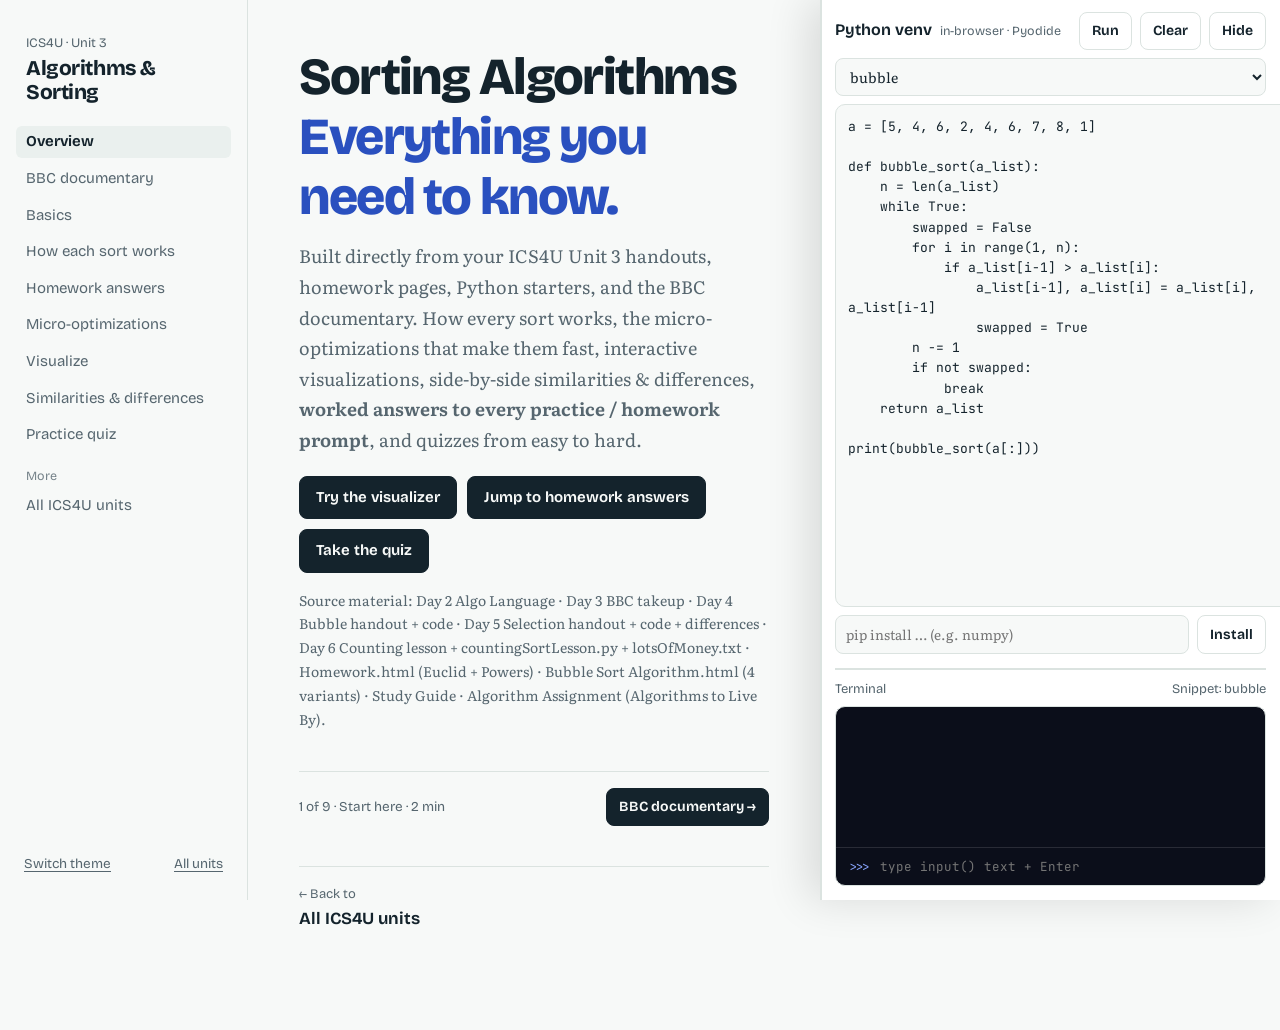
==== commit 8dcb9bd4: "Declutter into focused views + deep dives + resizable Python venv dock" ====
--- a/docs/algorithms/index.html
+++ b/docs/algorithms/index.html
@@ -88,6 +88,7 @@
   <button class="menu-btn" id="menuBtn" aria-controls="sidebar" aria-expanded="false">Menu</button>
   <a class="topbar-title" href="#overview">Algorithms &amp; Sorting</a>
   <button class="theme-btn" data-theme-toggle aria-label="Switch colour theme">Theme</button>
+  <button class="menu-btn" id="ide-toggle" aria-label="Toggle Python panel">Code</button>
 </header>
 <div class="shell">
   <nav class="sidebar" id="sidebar" aria-label="Study guide">
@@ -564,6 +565,8 @@
 })();
 </script>
 <script src="js/sorts.js"></script>
+<script src="js/detail.js"></script>
+<script src="js/playground.js"></script>
 <script src="js/visualizer.js"></script>
 <script src="js/quiz.js"></script>
 <script src="js/main.js"></script>
--- a/docs/assets/style.css
+++ b/docs/assets/style.css
@@ -387,3 +387,52 @@
   .rail { display: none !important; }
   main.has-rail { display: block; }
 }
+
+/* ---------- ICS4U focused views ---------- */
+.view-pager { display:flex; justify-content:space-between; align-items:center; gap:12px; flex-wrap:wrap; margin-top:40px; border-top:1px solid var(--line); padding-top:16px; font-family:var(--display); }
+.vp-progress { font-size:13.5px; color:var(--ink-2); }
+.vp-btns { display:flex; gap:8px; }
+.chip-row { display:flex; flex-wrap:wrap; gap:6px; margin:12px 0 4px; }
+.chip-note { font-size:13.5px; color:var(--ink-2); font-family:var(--display); margin:0 0 12px; }
+details.deep { border:1px solid var(--line); border-radius:var(--r); }
+details.deep > summary { color:var(--ink); }
+details.deep .deep-body h5 { font-family:var(--display); font-size:15px; margin:14px 0 4px; color:var(--accent); }
+details.deep .deep-body table { border-collapse:collapse; width:100%; font-size:14px; margin:8px 0; }
+details.deep .deep-body th, details.deep .deep-body td { border-bottom:1px solid var(--line); padding:7px 10px 7px 0; text-align:left; vertical-align:top; }
+details.deep .deep-body thead th { color:var(--ink-2); font-size:12.5px; font-family:var(--display); }
+.run-venv { font-size:12.5px; padding:4px 10px; }
+.btn.sm { padding:6px 12px; font-size:14px; }
+
+/* ---------- ICS4U IDE dock: venv right, terminal bottom, all adjustable ---------- */
+.ide-dock { position:fixed; top:0; right:0; bottom:0; width:min(460px, 42vw); min-width:280px; max-width:760px; z-index:60; display:flex; flex-direction:column; background:var(--surface); border-left:1px solid var(--line); box-shadow:-12px 0 40px rgba(0,0,0,.12); font-family:var(--body); }
+.ide-dock.ide-hidden { display:none; }
+body.ide-open main { margin-right:var(--ide-w, min(460px, 42vw)); }
+@media (max-width:1100px) { body.ide-open main { margin-right:0; } .ide-dock { width:min(430px, 92vw); } }
+.ide-grip { position:absolute; left:-7px; top:0; bottom:0; width:14px; cursor:ew-resize; touch-action:none; }
+.ide-grip::after { content:""; position:absolute; left:6px; top:0; bottom:0; width:2px; background:var(--line); }
+.ide-grip:hover::after { background:var(--accent); }
+.ide-head { display:flex; align-items:baseline; gap:8px; padding:12px 14px 8px; font-family:var(--display); }
+.ide-head strong { font-size:16px; }
+.ide-sub { font-size:12.5px; color:var(--ink-2); }
+.ide-spacer { flex:1; }
+.ide-row { padding:0 14px 8px; }
+.ide-row select { width:100%; border:1px solid var(--line); background:var(--bg); color:var(--ink); border-radius:8px; padding:7px 10px; font:inherit; font-size:14px; }
+#py-editor { flex:1; min-height:140px; margin:0 14px; border:1px solid var(--line); border-radius:var(--r); background:var(--bg); color:var(--ink); font-family:"JetBrains Mono",ui-monospace,monospace; font-size:13px; line-height:1.55; padding:12px; resize:none; }
+#py-editor:focus { outline:2px solid var(--accent); outline-offset:1px; }
+.ide-pkg { display:flex; gap:8px; padding:8px 14px; }
+.ide-pkg input { flex:1; border:1px solid var(--line); background:var(--bg); color:var(--ink); border-radius:8px; padding:7px 10px; font:inherit; font-size:13.5px; }
+.ide-tgrip { height:14px; cursor:ns-resize; position:relative; touch-action:none; }
+.ide-tgrip::after { content:""; position:absolute; left:14px; right:14px; top:6px; height:2px; background:var(--line); }
+.ide-tgrip:hover::after { background:var(--accent); }
+.ide-termhead { display:flex; justify-content:space-between; gap:10px; padding:2px 14px 6px; font-family:var(--display); font-size:13px; color:var(--ink-2); }
+.ide-termin { height:180px; min-height:80px; max-height:420px; margin:0 14px 14px; border:1px solid var(--line); border-radius:var(--r); background:#0b0e1a; display:flex; flex-direction:column; overflow:hidden; }
+:root[data-theme="light"] .ide-termin { background:#101826; }
+#py-term { flex:1; overflow-y:auto; padding:10px 12px; font-family:"JetBrains Mono",ui-monospace,monospace; font-size:12.5px; line-height:1.6; color:#d6deeb; }
+#py-term .tline { white-space:pre-wrap; word-break:break-word; }
+#py-term .cmd { color:#8aa6ff; }
+#py-term .err { color:#ff8a80; }
+#py-term .tok { color:#5fd08f; }
+.ide-stdin { display:flex; gap:8px; align-items:center; border-top:1px solid rgba(255,255,255,.12); padding:7px 10px; color:#8aa6ff; font-family:"JetBrains Mono",monospace; font-size:12.5px; }
+.ide-stdin input { flex:1; background:none; border:0; color:#d6deeb; font:inherit; outline:none; }
+@media print { .ide-dock, #ide-toggle { display:none !important; } body.ide-open main { margin-right:0; } }
+#view [hidden] { display:none !important; }
